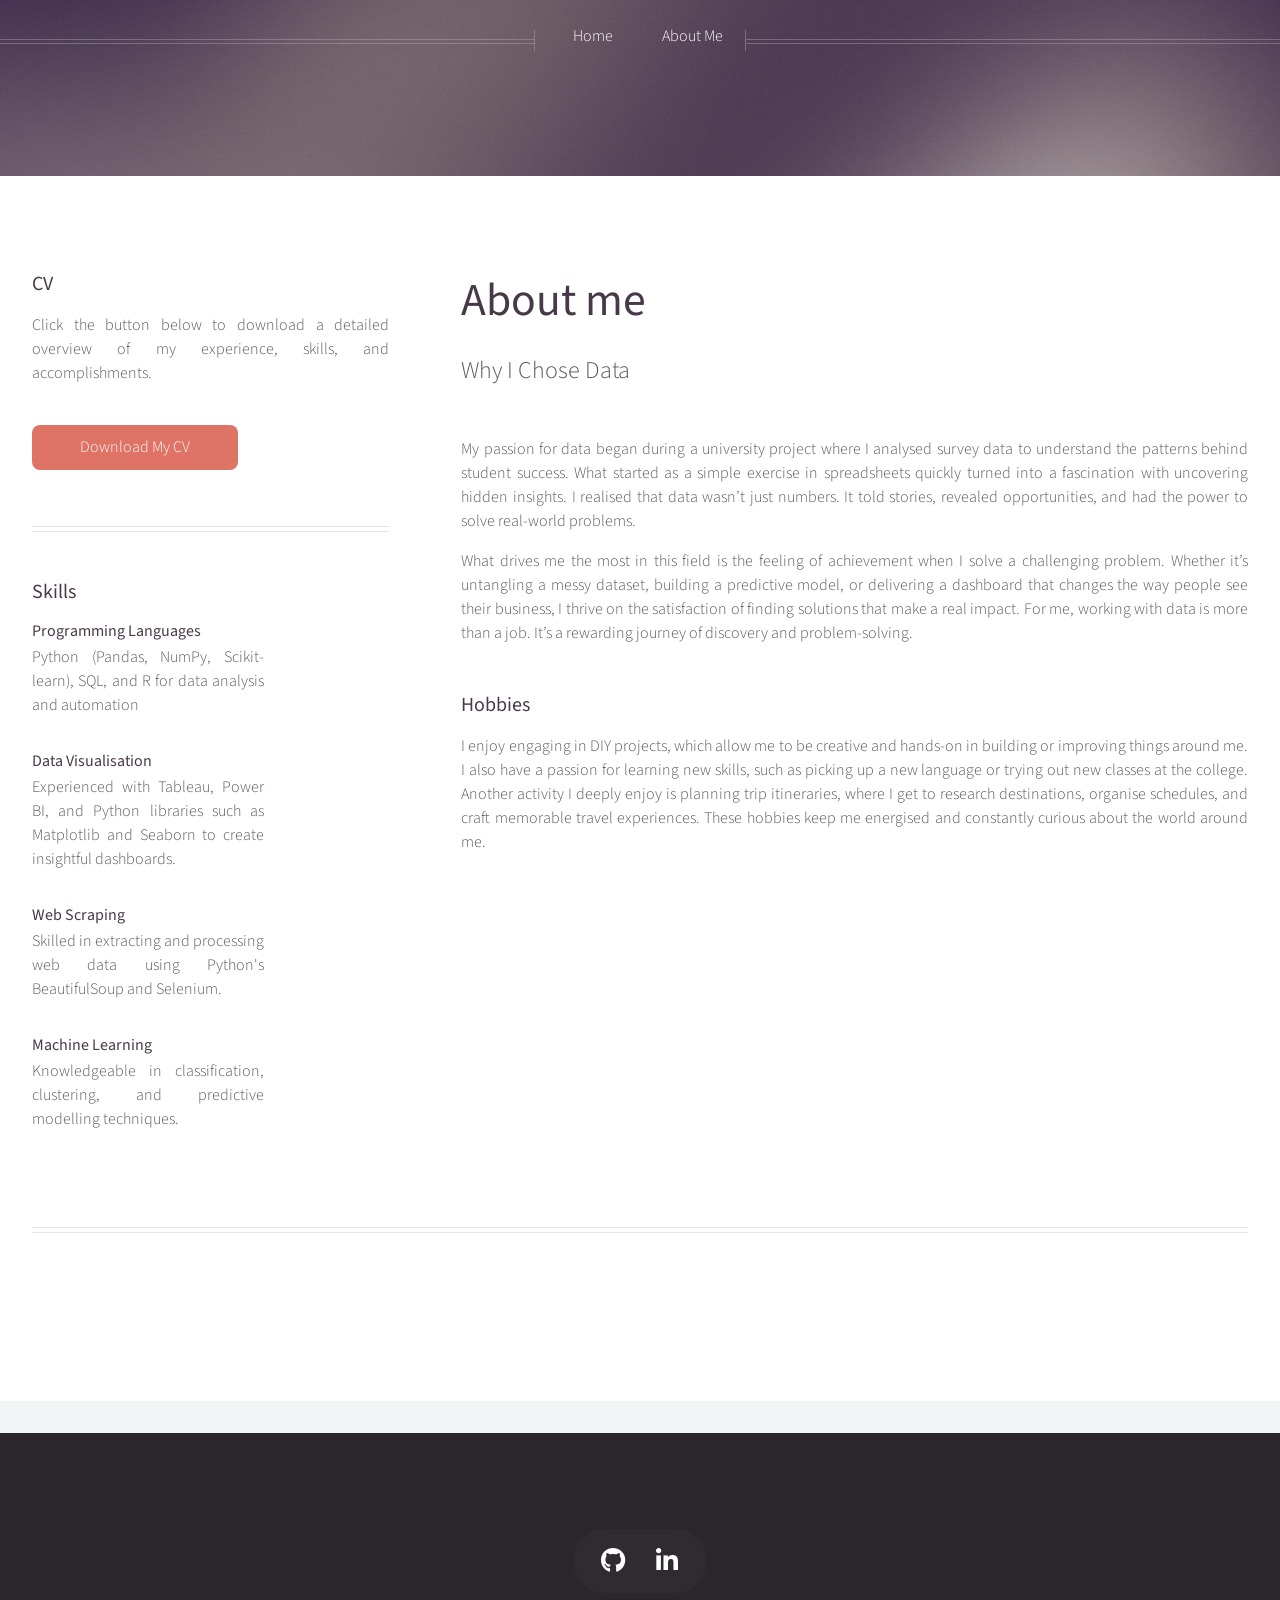
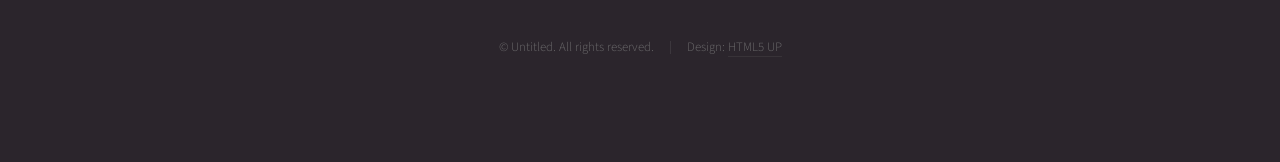
==== about_me.html @ e5cc2031 "Add files via upload" ====
<!DOCTYPE HTML>
<!--
	Helios by HTML5 UP
	html5up.net | @ajlkn
	Free for personal and commercial use under the CCA 3.0 license (html5up.net/license)
-->
<html>
	<head>
		<title>Left Sidebar - Helios by HTML5 UP</title>
		<meta charset="utf-8" />
		<meta name="viewport" content="width=device-width, initial-scale=1, user-scalable=no" />
		<link rel="stylesheet" href="assets/css/main.css" />
		<noscript><link rel="stylesheet" href="assets/css/noscript.css" /></noscript>
	</head>
	<body class="left-sidebar is-preload">
		<div id="page-wrapper">

			<!-- Header -->
				<div id="header">

					<!-- Inner -->
						<div class="inner">
						</div>

					<!-- Nav -->
					<nav id="nav">
						<ul>
							<li><a href="index.html">Home</a></li>
							<li><a href="about_me.html">About Me</a></li>

						</ul>
					</nav>

				</div>

			<!-- Main -->
				<div class="wrapper style1">

					<div class="container">
						<div class="row gtr-200">
							<div class="col-4 col-12-mobile" id="sidebar">
								<hr class="first" />
								<section>
									<header>
										<h3>CV</h3>
									</header>
									<p>
										Click the button below to download a detailed overview of my experience, skills, and accomplishments.
									
									</p>
									<footer>
										<a href="CV2025.pdf" class="button" target="_blank">Download My CV</a>
									</footer>
								</section>
								<hr />
								<section>
									<header>
										<h3>Skills</h3>
									</header>
								
									<div class="row gtr-50">
										<div class="col-8">
											<h4>Programming Languages</h4>
											<p>
												Python (Pandas, NumPy, Scikit-learn), SQL, and R for data analysis and automation
											</p>
										</div>
										<div class="col-8">
											<h4>Data Visualisation</h4>
											<p>
												Experienced with Tableau, Power BI, and Python libraries such as Matplotlib and Seaborn to create insightful dashboards.</p>
										</div>
										<div class="col-8">
											<h4>Web Scraping</h4>
											<p>Skilled in extracting and processing web data using Python's BeautifulSoup and Selenium.</p>
										</div>
										<div class="col-8">
											<h4>Machine Learning</h4>
											<p>Knowledgeable in classification, clustering, and predictive modelling techniques.</p>
										</div>
										
									</div>
									
								</section>
							</div>
							<div class="col-8 col-12-mobile imp-mobile" id="content">
								<article id="main">
									<header>
										<h2><a href="#">About me</a></h2>
										<p>
											Why I Chose Data 
										</p>
									</header>
									
									<p>
										My passion for data began during a university project where I analysed survey data to understand the patterns behind student success. What started as a simple exercise in spreadsheets quickly turned into a fascination with uncovering hidden insights. I realised that data wasn’t just numbers. It told stories, revealed opportunities, and had the power to solve real-world problems.</p>
									<p>
										What drives me the most in this field is the feeling of achievement when I solve a challenging problem. Whether it’s untangling a messy dataset, building a predictive model, or delivering a dashboard that changes the way people see their business, I thrive on the satisfaction of finding solutions that make a real impact. For me, working with data is more than a job. It’s a rewarding journey of discovery and problem-solving.</p>
									<section>
										<header>
											<h3>Hobbies</h3>
										</header>
										<p>
											I enjoy engaging in DIY projects, which allow me to be creative and hands-on in building or improving things around me. I also have a passion for learning new skills, such as picking up a new language or trying out new classes at the college. Another activity I deeply enjoy is planning trip itineraries, where I get to research destinations, organise schedules, and craft memorable travel experiences. These hobbies keep me energised and constantly curious about the world around me.
										</p>
									</section>
									
								</article>
							</div>
						</div>
						<hr />
						
					</div>

				</div>

				<!-- Footer -->
				<div id="footer">
					<div class="container">
						
						<div class="row">
							<div class="col-12">

								<!-- Contact -->
									<section class="contact">
										<ul class="icons">
											<li><a href="https://github.com/Choyee-Wolff" class="icon brands fa-github"><span class="label">Github</span></a></li>
											<li><a href="https://www.linkedin.com/in/ch00yee/" class="icon brands fa-linkedin-in"><span class="label">Linkedin</span></a></li>
										</ul>
									</section>

								<!-- Copyright -->
									<div class="copyright">
										<ul class="menu">
											<li>&copy; Untitled. All rights reserved.</li><li>Design: <a href="http://html5up.net">HTML5 UP</a></li>
										</ul>
									</div>

							</div>

						</div>
					</div>

		</div>

		<!-- Scripts -->
			<script src="assets/js/jquery.min.js"></script>
			<script src="assets/js/jquery.dropotron.min.js"></script>
			<script src="assets/js/jquery.scrolly.min.js"></script>
			<script src="assets/js/jquery.scrollex.min.js"></script>
			<script src="assets/js/browser.min.js"></script>
			<script src="assets/js/breakpoints.min.js"></script>
			<script src="assets/js/util.js"></script>
			<script src="assets/js/main.js"></script>

	</body>
</html>
---- assets/css/main.css ----
@import url("https://fonts.googleapis.com/css?family=Source+Sans+Pro:300,300italic,400,400italic,600");
@import url("fontawesome-all.min.css");

/*
	Helios by HTML5 UP
	html5up.net | @ajlkn
	Free for personal and commercial use under the CCA 3.0 license (html5up.net/license)
*/

html, body, div, span, applet, object,
iframe, h1, h2, h3, h4, h5, h6, p, blockquote,
pre, a, abbr, acronym, address, big, cite,
code, del, dfn, em, img, ins, kbd, q, s, samp,
small, strike, strong, sub, sup, tt, var, b,
u, i, center, dl, dt, dd, ol, ul, li, fieldset,
form, label, legend, table, caption, tbody,
tfoot, thead, tr, th, td, article, aside,
canvas, details, embed, figure, figcaption,
footer, header, hgroup, menu, nav, output, ruby,
section, summary, time, mark, audio, video {
	margin: 0;
	padding: 0;
	border: 0;
	font-size: 100%;
	font: inherit;
	vertical-align: baseline;}

article, aside, details, figcaption, figure,
footer, header, hgroup, menu, nav, section {
	display: block;}

body {
	line-height: 1;
}

ol, ul {
	list-style: none;
}

blockquote, q {
	quotes: none;
}

	blockquote:before, blockquote:after, q:before, q:after {
		content: '';
		content: none;
	}

table {
	border-collapse: collapse;
	border-spacing: 0;
}

body {
	-webkit-text-size-adjust: none;
}

mark {
	background-color: transparent;
	color: inherit;
}

input::-moz-focus-inner {
	border: 0;
	padding: 0;
}

input, select, textarea {
	-moz-appearance: none;
	-webkit-appearance: none;
	-ms-appearance: none;
	appearance: none;
}

/* Basic */

	html {
		box-sizing: border-box;
	}

	*, *:before, *:after {
		box-sizing: inherit;
	}

	body {
		background: #f0f4f4;
		color: #5b5b5b;
		font-size: 15pt;
		line-height: 1.85em;
		font-family: 'Source Sans Pro', sans-serif;
		font-weight: 300;
	}

		body.is-preload *, body.is-preload *:before, body.is-preload *:after {
			-moz-animation: none !important;
			-webkit-animation: none !important;
			-ms-animation: none !important;
			animation: none !important;
			-moz-transition: none !important;
			-webkit-transition: none !important;
			-ms-transition: none !important;
			transition: none !important;
		}

	input, textarea, select {
		font-size: 15pt;
		line-height: 1.85em;
		font-family: 'Source Sans Pro', sans-serif;
		font-weight: 300;
	}

	h1, h2, h3, h4, h5, h6 {
		font-weight: 400;
		color: #483949;
		line-height: 1.25em;
	}

	h1 a, h2 a, h3 a, h4 a, h5 a, h6 a {
		color: inherit;
		text-decoration: none;
		border-bottom-color: transparent;
	}

	h1 strong, h2 strong, h3 strong, h4 strong, h5 strong, h6 strong {
		font-weight: 600;
	}

	h2 {
		font-size: 2.85em;
	}

	h3 {
		font-size: 1.25em;
	}

	h4 {
		font-size: 1em;
		margin: 0 0 0.25em 0;
	}

	strong, b {
		font-weight: 400;
		color: #483949;
	}

	em, i {
		font-style: italic;
	}

	a {
		color: inherit;
		border-bottom: solid 1px rgba(128, 128, 128, 0.15);
		text-decoration: none;
		-moz-transition: background-color 0.35s ease-in-out, color 0.35s ease-in-out, border-bottom-color 0.35s ease-in-out;
		-webkit-transition: background-color 0.35s ease-in-out, color 0.35s ease-in-out, border-bottom-color 0.35s ease-in-out;
		-ms-transition: background-color 0.35s ease-in-out, color 0.35s ease-in-out, border-bottom-color 0.35s ease-in-out;
		transition: background-color 0.35s ease-in-out, color 0.35s ease-in-out, border-bottom-color 0.35s ease-in-out;
	}

		a:hover {
			color: #ef8376;
			border-bottom-color: transparent;
		}

	sub {
		position: relative;
		top: 0.5em;
		font-size: 0.8em;
	}

	sup {
		position: relative;
		top: -0.5em;
		font-size: 0.8em;
	}

	blockquote {
		border-left: solid 0.5em #ddd;
		padding: 1em 0 1em 2em;
		font-style: italic;
	}

	p, ul, ol, dl, table {
		margin-bottom: 1em;
	}

	p {
		text-align: justify;
	}

	br.clear {
		clear: both;
	}

	hr {
		position: relative;
		display: block;
		border: 0;
		top: 4.5em;
		margin-bottom: 9em;
		height: 6px;
		border-top: solid 1px rgba(128, 128, 128, 0.2);
		border-bottom: solid 1px rgba(128, 128, 128, 0.2);
	}

		hr:before, hr:after {
			content: '';
			position: absolute;
			top: -8px;
			display: block;
			width: 1px;
			height: 21px;
			background: rgba(128, 128, 128, 0.2);
		}

		hr:before {
			left: -1px;
		}

		hr:after {
			right: -1px;
		}

	.timestamp {
		color: rgba(128, 128, 128, 0.75);
		font-size: 0.8em;
	}

/* Container */

	.container {
		margin: 0 auto;
		max-width: 100%;
		width: 1400px;
	}

		@media screen and (max-width: 1680px) {

			.container {
				width: 1200px;
			}

		}

		@media screen and (max-width: 1280px) {

			.container {
				width: 100%;
			}

		}

		@media screen and (max-width: 960px) {

			.container {
				width: 100%;
			}

		}

		@media screen and (max-width: 840px) {

			.container {
				width: 100%;
			}

		}

		@media screen and (max-width: 736px) {

			.container {
				width: 100%;
			}

		}

/* Row */

	.row {
		display: flex;
		flex-wrap: wrap;
		box-sizing: border-box;
		align-items: stretch;
	}

		.row > * {
			box-sizing: border-box;
		}

		.row.gtr-uniform > * > :last-child {
			margin-bottom: 0;
		}

		.row.aln-left {
			justify-content: flex-start;
		}

		.row.aln-center {
			justify-content: center;
		}

		.row.aln-right {
			justify-content: flex-end;
		}

		.row.aln-top {
			align-items: flex-start;
		}

		.row.aln-middle {
			align-items: center;
		}

		.row.aln-bottom {
			align-items: flex-end;
		}

		.row > .imp {
			order: -1;
		}

		.row > .col-1 {
			width: 8.33333%;
		}

		.row > .off-1 {
			margin-left: 8.33333%;
		}

		.row > .col-2 {
			width: 16.66667%;
		}

		.row > .off-2 {
			margin-left: 16.66667%;
		}

		.row > .col-3 {
			width: 25%;
		}

		.row > .off-3 {
			margin-left: 25%;
		}

		.row > .col-4 {
			width: 33.33333%;
		}

		.row > .off-4 {
			margin-left: 33.33333%;
		}

		.row > .col-5 {
			width: 41.66667%;
		}

		.row > .off-5 {
			margin-left: 41.66667%;
		}

		.row > .col-6 {
			width: 50%;
		}

		.row > .off-6 {
			margin-left: 50%;
		}

		.row > .col-7 {
			width: 58.33333%;
		}

		.row > .off-7 {
			margin-left: 58.33333%;
		}

		.row > .col-8 {
			width: 66.66667%;
		}

		.row > .off-8 {
			margin-left: 66.66667%;
		}

		.row > .col-9 {
			width: 75%;
		}

		.row > .off-9 {
			margin-left: 75%;
		}

		.row > .col-10 {
			width: 83.33333%;
		}

		.row > .off-10 {
			margin-left: 83.33333%;
		}

		.row > .col-11 {
			width: 91.66667%;
		}

		.row > .off-11 {
			margin-left: 91.66667%;
		}

		.row > .col-12 {
			width: 100%;
		}

		.row > .off-12 {
			margin-left: 100%;
		}

		.row.gtr-0 {
			margin-top: 0px;
			margin-left: 0px;
		}

			.row.gtr-0 > * {
				padding: 0px 0 0 0px;
			}

			.row.gtr-0.gtr-uniform {
				margin-top: 0px;
			}

				.row.gtr-0.gtr-uniform > * {
					padding-top: 0px;
				}

		.row.gtr-25 {
			margin-top: -10px;
			margin-left: -10px;
		}

			.row.gtr-25 > * {
				padding: 10px 0 0 10px;
			}

			.row.gtr-25.gtr-uniform {
				margin-top: -10px;
			}

				.row.gtr-25.gtr-uniform > * {
					padding-top: 10px;
				}

		.row.gtr-50 {
			margin-top: -20px;
			margin-left: -20px;
		}

			.row.gtr-50 > * {
				padding: 20px 0 0 20px;
			}

			.row.gtr-50.gtr-uniform {
				margin-top: -20px;
			}

				.row.gtr-50.gtr-uniform > * {
					padding-top: 20px;
				}

		.row {
			margin-top: -40px;
			margin-left: -40px;
		}

			.row > * {
				padding: 40px 0 0 40px;
			}

			.row.gtr-uniform {
				margin-top: -40px;
			}

				.row.gtr-uniform > * {
					padding-top: 40px;
				}

		.row.gtr-150 {
			margin-top: -60px;
			margin-left: -60px;
		}

			.row.gtr-150 > * {
				padding: 60px 0 0 60px;
			}

			.row.gtr-150.gtr-uniform {
				margin-top: -60px;
			}

				.row.gtr-150.gtr-uniform > * {
					padding-top: 60px;
				}

		.row.gtr-200 {
			margin-top: -80px;
			margin-left: -80px;
		}

			.row.gtr-200 > * {
				padding: 80px 0 0 80px;
			}

			.row.gtr-200.gtr-uniform {
				margin-top: -80px;
			}

				.row.gtr-200.gtr-uniform > * {
					padding-top: 80px;
				}

		@media screen and (max-width: 1680px) {

			.row {
				display: flex;
				flex-wrap: wrap;
				box-sizing: border-box;
				align-items: stretch;
			}

				.row > * {
					box-sizing: border-box;
				}

				.row.gtr-uniform > * > :last-child {
					margin-bottom: 0;
				}

				.row.aln-left {
					justify-content: flex-start;
				}

				.row.aln-center {
					justify-content: center;
				}

				.row.aln-right {
					justify-content: flex-end;
				}

				.row.aln-top {
					align-items: flex-start;
				}

				.row.aln-middle {
					align-items: center;
				}

				.row.aln-bottom {
					align-items: flex-end;
				}

				.row > .imp-wide {
					order: -1;
				}

				.row > .col-1-wide {
					width: 8.33333%;
				}

				.row > .off-1-wide {
					margin-left: 8.33333%;
				}

				.row > .col-2-wide {
					width: 16.66667%;
				}

				.row > .off-2-wide {
					margin-left: 16.66667%;
				}

				.row > .col-3-wide {
					width: 25%;
				}

				.row > .off-3-wide {
					margin-left: 25%;
				}

				.row > .col-4-wide {
					width: 33.33333%;
				}

				.row > .off-4-wide {
					margin-left: 33.33333%;
				}

				.row > .col-5-wide {
					width: 41.66667%;
				}

				.row > .off-5-wide {
					margin-left: 41.66667%;
				}

				.row > .col-6-wide {
					width: 50%;
				}

				.row > .off-6-wide {
					margin-left: 50%;
				}

				.row > .col-7-wide {
					width: 58.33333%;
				}

				.row > .off-7-wide {
					margin-left: 58.33333%;
				}

				.row > .col-8-wide {
					width: 66.66667%;
				}

				.row > .off-8-wide {
					margin-left: 66.66667%;
				}

				.row > .col-9-wide {
					width: 75%;
				}

				.row > .off-9-wide {
					margin-left: 75%;
				}

				.row > .col-10-wide {
					width: 83.33333%;
				}

				.row > .off-10-wide {
					margin-left: 83.33333%;
				}

				.row > .col-11-wide {
					width: 91.66667%;
				}

				.row > .off-11-wide {
					margin-left: 91.66667%;
				}

				.row > .col-12-wide {
					width: 100%;
				}

				.row > .off-12-wide {
					margin-left: 100%;
				}

				.row.gtr-0 {
					margin-top: 0px;
					margin-left: 0px;
				}

					.row.gtr-0 > * {
						padding: 0px 0 0 0px;
					}

					.row.gtr-0.gtr-uniform {
						margin-top: 0px;
					}

						.row.gtr-0.gtr-uniform > * {
							padding-top: 0px;
						}

				.row.gtr-25 {
					margin-top: -10px;
					margin-left: -10px;
				}

					.row.gtr-25 > * {
						padding: 10px 0 0 10px;
					}

					.row.gtr-25.gtr-uniform {
						margin-top: -10px;
					}

						.row.gtr-25.gtr-uniform > * {
							padding-top: 10px;
						}

				.row.gtr-50 {
					margin-top: -20px;
					margin-left: -20px;
				}

					.row.gtr-50 > * {
						padding: 20px 0 0 20px;
					}

					.row.gtr-50.gtr-uniform {
						margin-top: -20px;
					}

						.row.gtr-50.gtr-uniform > * {
							padding-top: 20px;
						}

				.row {
					margin-top: -40px;
					margin-left: -40px;
				}

					.row > * {
						padding: 40px 0 0 40px;
					}

					.row.gtr-uniform {
						margin-top: -40px;
					}

						.row.gtr-uniform > * {
							padding-top: 40px;
						}

				.row.gtr-150 {
					margin-top: -60px;
					margin-left: -60px;
				}

					.row.gtr-150 > * {
						padding: 60px 0 0 60px;
					}

					.row.gtr-150.gtr-uniform {
						margin-top: -60px;
					}

						.row.gtr-150.gtr-uniform > * {
							padding-top: 60px;
						}

				.row.gtr-200 {
					margin-top: -80px;
					margin-left: -80px;
				}

					.row.gtr-200 > * {
						padding: 80px 0 0 80px;
					}

					.row.gtr-200.gtr-uniform {
						margin-top: -80px;
					}

						.row.gtr-200.gtr-uniform > * {
							padding-top: 80px;
						}

		}

		@media screen and (max-width: 1280px) {

			.row {
				display: flex;
				flex-wrap: wrap;
				box-sizing: border-box;
				align-items: stretch;
			}

				.row > * {
					box-sizing: border-box;
				}

				.row.gtr-uniform > * > :last-child {
					margin-bottom: 0;
				}

				.row.aln-left {
					justify-content: flex-start;
				}

				.row.aln-center {
					justify-content: center;
				}

				.row.aln-right {
					justify-content: flex-end;
				}

				.row.aln-top {
					align-items: flex-start;
				}

				.row.aln-middle {
					align-items: center;
				}

				.row.aln-bottom {
					align-items: flex-end;
				}

				.row > .imp-normal {
					order: -1;
				}

				.row > .col-1-normal {
					width: 8.33333%;
				}

				.row > .off-1-normal {
					margin-left: 8.33333%;
				}

				.row > .col-2-normal {
					width: 16.66667%;
				}

				.row > .off-2-normal {
					margin-left: 16.66667%;
				}

				.row > .col-3-normal {
					width: 25%;
				}

				.row > .off-3-normal {
					margin-left: 25%;
				}

				.row > .col-4-normal {
					width: 33.33333%;
				}

				.row > .off-4-normal {
					margin-left: 33.33333%;
				}

				.row > .col-5-normal {
					width: 41.66667%;
				}

				.row > .off-5-normal {
					margin-left: 41.66667%;
				}

				.row > .col-6-normal {
					width: 50%;
				}

				.row > .off-6-normal {
					margin-left: 50%;
				}

				.row > .col-7-normal {
					width: 58.33333%;
				}

				.row > .off-7-normal {
					margin-left: 58.33333%;
				}

				.row > .col-8-normal {
					width: 66.66667%;
				}

				.row > .off-8-normal {
					margin-left: 66.66667%;
				}

				.row > .col-9-normal {
					width: 75%;
				}

				.row > .off-9-normal {
					margin-left: 75%;
				}

				.row > .col-10-normal {
					width: 83.33333%;
				}

				.row > .off-10-normal {
					margin-left: 83.33333%;
				}

				.row > .col-11-normal {
					width: 91.66667%;
				}

				.row > .off-11-normal {
					margin-left: 91.66667%;
				}

				.row > .col-12-normal {
					width: 100%;
				}

				.row > .off-12-normal {
					margin-left: 100%;
				}

				.row.gtr-0 {
					margin-top: 0px;
					margin-left: 0px;
				}

					.row.gtr-0 > * {
						padding: 0px 0 0 0px;
					}

					.row.gtr-0.gtr-uniform {
						margin-top: 0px;
					}

						.row.gtr-0.gtr-uniform > * {
							padding-top: 0px;
						}

				.row.gtr-25 {
					margin-top: -9px;
					margin-left: -9px;
				}

					.row.gtr-25 > * {
						padding: 9px 0 0 9px;
					}

					.row.gtr-25.gtr-uniform {
						margin-top: -9px;
					}

						.row.gtr-25.gtr-uniform > * {
							padding-top: 9px;
						}

				.row.gtr-50 {
					margin-top: -18px;
					margin-left: -18px;
				}

					.row.gtr-50 > * {
						padding: 18px 0 0 18px;
					}

					.row.gtr-50.gtr-uniform {
						margin-top: -18px;
					}

						.row.gtr-50.gtr-uniform > * {
							padding-top: 18px;
						}

				.row {
					margin-top: -36px;
					margin-left: -36px;
				}

					.row > * {
						padding: 36px 0 0 36px;
					}

					.row.gtr-uniform {
						margin-top: -36px;
					}

						.row.gtr-uniform > * {
							padding-top: 36px;
						}

				.row.gtr-150 {
					margin-top: -54px;
					margin-left: -54px;
				}

					.row.gtr-150 > * {
						padding: 54px 0 0 54px;
					}

					.row.gtr-150.gtr-uniform {
						margin-top: -54px;
					}

						.row.gtr-150.gtr-uniform > * {
							padding-top: 54px;
						}

				.row.gtr-200 {
					margin-top: -72px;
					margin-left: -72px;
				}

					.row.gtr-200 > * {
						padding: 72px 0 0 72px;
					}

					.row.gtr-200.gtr-uniform {
						margin-top: -72px;
					}

						.row.gtr-200.gtr-uniform > * {
							padding-top: 72px;
						}

		}

		@media screen and (max-width: 960px) {

			.row {
				display: flex;
				flex-wrap: wrap;
				box-sizing: border-box;
				align-items: stretch;
			}

				.row > * {
					box-sizing: border-box;
				}

				.row.gtr-uniform > * > :last-child {
					margin-bottom: 0;
				}

				.row.aln-left {
					justify-content: flex-start;
				}

				.row.aln-center {
					justify-content: center;
				}

				.row.aln-right {
					justify-content: flex-end;
				}

				.row.aln-top {
					align-items: flex-start;
				}

				.row.aln-middle {
					align-items: center;
				}

				.row.aln-bottom {
					align-items: flex-end;
				}

				.row > .imp-narrow {
					order: -1;
				}

				.row > .col-1-narrow {
					width: 8.33333%;
				}

				.row > .off-1-narrow {
					margin-left: 8.33333%;
				}

				.row > .col-2-narrow {
					width: 16.66667%;
				}

				.row > .off-2-narrow {
					margin-left: 16.66667%;
				}

				.row > .col-3-narrow {
					width: 25%;
				}

				.row > .off-3-narrow {
					margin-left: 25%;
				}

				.row > .col-4-narrow {
					width: 33.33333%;
				}

				.row > .off-4-narrow {
					margin-left: 33.33333%;
				}

				.row > .col-5-narrow {
					width: 41.66667%;
				}

				.row > .off-5-narrow {
					margin-left: 41.66667%;
				}

				.row > .col-6-narrow {
					width: 50%;
				}

				.row > .off-6-narrow {
					margin-left: 50%;
				}

				.row > .col-7-narrow {
					width: 58.33333%;
				}

				.row > .off-7-narrow {
					margin-left: 58.33333%;
				}

				.row > .col-8-narrow {
					width: 66.66667%;
				}

				.row > .off-8-narrow {
					margin-left: 66.66667%;
				}

				.row > .col-9-narrow {
					width: 75%;
				}

				.row > .off-9-narrow {
					margin-left: 75%;
				}

				.row > .col-10-narrow {
					width: 83.33333%;
				}

				.row > .off-10-narrow {
					margin-left: 83.33333%;
				}

				.row > .col-11-narrow {
					width: 91.66667%;
				}

				.row > .off-11-narrow {
					margin-left: 91.66667%;
				}

				.row > .col-12-narrow {
					width: 100%;
				}

				.row > .off-12-narrow {
					margin-left: 100%;
				}

				.row.gtr-0 {
					margin-top: 0px;
					margin-left: 0px;
				}

					.row.gtr-0 > * {
						padding: 0px 0 0 0px;
					}

					.row.gtr-0.gtr-uniform {
						margin-top: 0px;
					}

						.row.gtr-0.gtr-uniform > * {
							padding-top: 0px;
						}

				.row.gtr-25 {
					margin-top: -8px;
					margin-left: -8px;
				}

					.row.gtr-25 > * {
						padding: 8px 0 0 8px;
					}

					.row.gtr-25.gtr-uniform {
						margin-top: -8px;
					}

						.row.gtr-25.gtr-uniform > * {
							padding-top: 8px;
						}

				.row.gtr-50 {
					margin-top: -16px;
					margin-left: -16px;
				}

					.row.gtr-50 > * {
						padding: 16px 0 0 16px;
					}

					.row.gtr-50.gtr-uniform {
						margin-top: -16px;
					}

						.row.gtr-50.gtr-uniform > * {
							padding-top: 16px;
						}

				.row {
					margin-top: -32px;
					margin-left: -32px;
				}

					.row > * {
						padding: 32px 0 0 32px;
					}

					.row.gtr-uniform {
						margin-top: -32px;
					}

						.row.gtr-uniform > * {
							padding-top: 32px;
						}

				.row.gtr-150 {
					margin-top: -48px;
					margin-left: -48px;
				}

					.row.gtr-150 > * {
						padding: 48px 0 0 48px;
					}

					.row.gtr-150.gtr-uniform {
						margin-top: -48px;
					}

						.row.gtr-150.gtr-uniform > * {
							padding-top: 48px;
						}

				.row.gtr-200 {
					margin-top: -64px;
					margin-left: -64px;
				}

					.row.gtr-200 > * {
						padding: 64px 0 0 64px;
					}

					.row.gtr-200.gtr-uniform {
						margin-top: -64px;
					}

						.row.gtr-200.gtr-uniform > * {
							padding-top: 64px;
						}

		}

		@media screen and (max-width: 840px) {

			.row {
				display: flex;
				flex-wrap: wrap;
				box-sizing: border-box;
				align-items: stretch;
			}

				.row > * {
					box-sizing: border-box;
				}

				.row.gtr-uniform > * > :last-child {
					margin-bottom: 0;
				}

				.row.aln-left {
					justify-content: flex-start;
				}

				.row.aln-center {
					justify-content: center;
				}

				.row.aln-right {
					justify-content: flex-end;
				}

				.row.aln-top {
					align-items: flex-start;
				}

				.row.aln-middle {
					align-items: center;
				}

				.row.aln-bottom {
					align-items: flex-end;
				}

				.row > .imp-narrower {
					order: -1;
				}

				.row > .col-1-narrower {
					width: 8.33333%;
				}

				.row > .off-1-narrower {
					margin-left: 8.33333%;
				}

				.row > .col-2-narrower {
					width: 16.66667%;
				}

				.row > .off-2-narrower {
					margin-left: 16.66667%;
				}

				.row > .col-3-narrower {
					width: 25%;
				}

				.row > .off-3-narrower {
					margin-left: 25%;
				}

				.row > .col-4-narrower {
					width: 33.33333%;
				}

				.row > .off-4-narrower {
					margin-left: 33.33333%;
				}

				.row > .col-5-narrower {
					width: 41.66667%;
				}

				.row > .off-5-narrower {
					margin-left: 41.66667%;
				}

				.row > .col-6-narrower {
					width: 50%;
				}

				.row > .off-6-narrower {
					margin-left: 50%;
				}

				.row > .col-7-narrower {
					width: 58.33333%;
				}

				.row > .off-7-narrower {
					margin-left: 58.33333%;
				}

				.row > .col-8-narrower {
					width: 66.66667%;
				}

				.row > .off-8-narrower {
					margin-left: 66.66667%;
				}

				.row > .col-9-narrower {
					width: 75%;
				}

				.row > .off-9-narrower {
					margin-left: 75%;
				}

				.row > .col-10-narrower {
					width: 83.33333%;
				}

				.row > .off-10-narrower {
					margin-left: 83.33333%;
				}

				.row > .col-11-narrower {
					width: 91.66667%;
				}

				.row > .off-11-narrower {
					margin-left: 91.66667%;
				}

				.row > .col-12-narrower {
					width: 100%;
				}

				.row > .off-12-narrower {
					margin-left: 100%;
				}

				.row.gtr-0 {
					margin-top: 0px;
					margin-left: 0px;
				}

					.row.gtr-0 > * {
						padding: 0px 0 0 0px;
					}

					.row.gtr-0.gtr-uniform {
						margin-top: 0px;
					}

						.row.gtr-0.gtr-uniform > * {
							padding-top: 0px;
						}

				.row.gtr-25 {
					margin-top: -8px;
					margin-left: -8px;
				}

					.row.gtr-25 > * {
						padding: 8px 0 0 8px;
					}

					.row.gtr-25.gtr-uniform {
						margin-top: -8px;
					}

						.row.gtr-25.gtr-uniform > * {
							padding-top: 8px;
						}

				.row.gtr-50 {
					margin-top: -16px;
					margin-left: -16px;
				}

					.row.gtr-50 > * {
						padding: 16px 0 0 16px;
					}

					.row.gtr-50.gtr-uniform {
						margin-top: -16px;
					}

						.row.gtr-50.gtr-uniform > * {
							padding-top: 16px;
						}

				.row {
					margin-top: -32px;
					margin-left: -32px;
				}

					.row > * {
						padding: 32px 0 0 32px;
					}

					.row.gtr-uniform {
						margin-top: -32px;
					}

						.row.gtr-uniform > * {
							padding-top: 32px;
						}

				.row.gtr-150 {
					margin-top: -48px;
					margin-left: -48px;
				}

					.row.gtr-150 > * {
						padding: 48px 0 0 48px;
					}

					.row.gtr-150.gtr-uniform {
						margin-top: -48px;
					}

						.row.gtr-150.gtr-uniform > * {
							padding-top: 48px;
						}

				.row.gtr-200 {
					margin-top: -64px;
					margin-left: -64px;
				}

					.row.gtr-200 > * {
						padding: 64px 0 0 64px;
					}

					.row.gtr-200.gtr-uniform {
						margin-top: -64px;
					}

						.row.gtr-200.gtr-uniform > * {
							padding-top: 64px;
						}

		}

		@media screen and (max-width: 736px) {

			.row {
				display: flex;
				flex-wrap: wrap;
				box-sizing: border-box;
				align-items: stretch;
			}

				.row > * {
					box-sizing: border-box;
				}

				.row.gtr-uniform > * > :last-child {
					margin-bottom: 0;
				}

				.row.aln-left {
					justify-content: flex-start;
				}

				.row.aln-center {
					justify-content: center;
				}

				.row.aln-right {
					justify-content: flex-end;
				}

				.row.aln-top {
					align-items: flex-start;
				}

				.row.aln-middle {
					align-items: center;
				}

				.row.aln-bottom {
					align-items: flex-end;
				}

				.row > .imp-mobile {
					order: -1;
				}

				.row > .col-1-mobile {
					width: 8.33333%;
				}

				.row > .off-1-mobile {
					margin-left: 8.33333%;
				}

				.row > .col-2-mobile {
					width: 16.66667%;
				}

				.row > .off-2-mobile {
					margin-left: 16.66667%;
				}

				.row > .col-3-mobile {
					width: 25%;
				}

				.row > .off-3-mobile {
					margin-left: 25%;
				}

				.row > .col-4-mobile {
					width: 33.33333%;
				}

				.row > .off-4-mobile {
					margin-left: 33.33333%;
				}

				.row > .col-5-mobile {
					width: 41.66667%;
				}

				.row > .off-5-mobile {
					margin-left: 41.66667%;
				}

				.row > .col-6-mobile {
					width: 50%;
				}

				.row > .off-6-mobile {
					margin-left: 50%;
				}

				.row > .col-7-mobile {
					width: 58.33333%;
				}

				.row > .off-7-mobile {
					margin-left: 58.33333%;
				}

				.row > .col-8-mobile {
					width: 66.66667%;
				}

				.row > .off-8-mobile {
					margin-left: 66.66667%;
				}

				.row > .col-9-mobile {
					width: 75%;
				}

				.row > .off-9-mobile {
					margin-left: 75%;
				}

				.row > .col-10-mobile {
					width: 83.33333%;
				}

				.row > .off-10-mobile {
					margin-left: 83.33333%;
				}

				.row > .col-11-mobile {
					width: 91.66667%;
				}

				.row > .off-11-mobile {
					margin-left: 91.66667%;
				}

				.row > .col-12-mobile {
					width: 100%;
				}

				.row > .off-12-mobile {
					margin-left: 100%;
				}

				.row.gtr-0 {
					margin-top: 0px;
					margin-left: 0px;
				}

					.row.gtr-0 > * {
						padding: 0px 0 0 0px;
					}

					.row.gtr-0.gtr-uniform {
						margin-top: 0px;
					}

						.row.gtr-0.gtr-uniform > * {
							padding-top: 0px;
						}

				.row.gtr-25 {
					margin-top: -5px;
					margin-left: -5px;
				}

					.row.gtr-25 > * {
						padding: 5px 0 0 5px;
					}

					.row.gtr-25.gtr-uniform {
						margin-top: -5px;
					}

						.row.gtr-25.gtr-uniform > * {
							padding-top: 5px;
						}

				.row.gtr-50 {
					margin-top: -10px;
					margin-left: -10px;
				}

					.row.gtr-50 > * {
						padding: 10px 0 0 10px;
					}

					.row.gtr-50.gtr-uniform {
						margin-top: -10px;
					}

						.row.gtr-50.gtr-uniform > * {
							padding-top: 10px;
						}

				.row {
					margin-top: -20px;
					margin-left: -20px;
				}

					.row > * {
						padding: 20px 0 0 20px;
					}

					.row.gtr-uniform {
						margin-top: -20px;
					}

						.row.gtr-uniform > * {
							padding-top: 20px;
						}

				.row.gtr-150 {
					margin-top: -30px;
					margin-left: -30px;
				}

					.row.gtr-150 > * {
						padding: 30px 0 0 30px;
					}

					.row.gtr-150.gtr-uniform {
						margin-top: -30px;
					}

						.row.gtr-150.gtr-uniform > * {
							padding-top: 30px;
						}

				.row.gtr-200 {
					margin-top: -40px;
					margin-left: -40px;
				}

					.row.gtr-200 > * {
						padding: 40px 0 0 40px;
					}

					.row.gtr-200.gtr-uniform {
						margin-top: -40px;
					}

						.row.gtr-200.gtr-uniform > * {
							padding-top: 40px;
						}

		}

/* Sections/Article */

	section, article {
		margin-bottom: 3em;
	}

		section > :last-child, section:last-child, article > :last-child, article:last-child {
			margin-bottom: 0;
		}

		section.special > header, section.special > footer, article.special > header, article.special > footer {
			text-align: center;
		}

	.row > section, .row > article {
		margin-bottom: 0;
	}

	header {
		margin: 0 0 1em 0;
	}

		header > p {
			display: block;
			font-size: 1.5em;
			margin: 1em 0 2em 0;
			line-height: 1.5em;
			text-align: inherit;
		}

	footer {
		margin: 2.5em 0 0 0;
	}

/* Image */

	.image {
		position: relative;
		display: inline-block;
		border: 0;
		outline: 0;
	}

		.image img {
			display: block;
			width: 100%;
		}

		.image.fit {
			display: block;
			width: 100%;
		}

		.image.featured {
			display: block;
			width: 100%;
			margin: 0 0 4em 0;
		}

		.image.left {
			float: left;
			margin: 0 2em 2em 0;
		}

		.image.centered {
			display: block;
			margin: 0 0 2em 0;
		}

			.image.centered img {
				margin: 0 auto;
				width: auto;
			}

/* List */

	ul {
		list-style: disc;
		padding-left: 1em;
	}

		ul li {
			padding-left: 0.5em;
		}

	ol {
		list-style: decimal;
		padding-left: 1.25em;
	}

		ol li {
			padding-left: 0.25em;
		}

/* Actions */

	ul.actions {
		margin: 3em 0 0 0;
		list-style: none;
		padding-left: 0;
	}

		form ul.actions {
			margin-top: 0;
		}

		ul.actions li {
			display: inline-block;
			margin: 0 0.75em 0 0.75em;
			padding-left: 0;
		}

			ul.actions li:first-child {
				margin-left: 0;
			}

			ul.actions li:last-child {
				margin-right: 0;
			}

/* Divided */

	ul.divided {
		list-style: none;
		padding-left: 0;
	}

		ul.divided li {
			border-top: solid 1px rgba(128, 128, 128, 0.2);
			padding-top: 1.5em;
			margin-top: 1.5em;
			padding-left: 0;
		}

			ul.divided li:first-child {
				border-top: 0;
				padding-top: 0;
				margin-top: 0;
			}

/* Menu */

	ul.menu {
		height: 1em;
		line-height: 1em;
		list-style: none;
		padding-left: 0;
	}

		ul.menu li {
			display: inline-block;
			border-left: solid 1px rgba(128, 128, 128, 0.2);
			padding-left: 1.25em;
			margin-left: 1.25em;
		}

			ul.menu li:first-child {
				border-left: 0;
				padding-left: 0;
				margin-left: 0;
			}

/* Icons */

	ul.icons {
		position: relative;
		background: rgba(128, 128, 128, 0.05);
		border-radius: 4em;
		display: inline-block;
		padding: 0.35em 0.75em 0.35em 0.75em;
		font-size: 1.25em;
		cursor: default;
		list-style: none;
	}

		ul.icons li {
			display: inline-block;
			padding-left: 0;
		}

			ul.icons li a {
				display: inline-block;
				background: none;
				width: 2.5em;
				height: 2.5em;
				line-height: 2.5em;
				text-align: center;
				border-radius: 100%;
				border: 0;
				color: inherit;
			}

				ul.icons li a:hover {
					color: #ef8376;
				}

/* Form */

	form label {
		display: block;
		font-weight: 400;
		color: #483949;
		margin: 0 0 1em 0;
	}

	form input[type="text"],
	form input[type="email"],
	form input[type="password"],
	form select,
	form textarea {
		-webkit-appearance: none;
		display: block;
		border: 0;
		background: #fafafa;
		width: 100%;
		border-radius: 0.5em;
		border: solid 1px #E5E5E5;
		padding: 1em;
		-moz-transition: background-color 0.35s ease-in-out, border-color 0.35s ease-in-out;
		-webkit-transition: background-color 0.35s ease-in-out, border-color 0.35s ease-in-out;
		-ms-transition: background-color 0.35s ease-in-out, border-color 0.35s ease-in-out;
		transition: background-color 0.35s ease-in-out, border-color 0.35s ease-in-out;
	}

		form input[type="text"]:focus,
		form input[type="email"]:focus,
		form input[type="password"]:focus,
		form select:focus,
		form textarea:focus {
			background: #fff;
			border-color: #df7366;
		}

	form input[type="text"],
	form input[type="email"],
	form input[type="password"],
	form select {
		line-height: 1em;
	}

	form textarea {
		min-height: 9em;
	}

	form ::-webkit-input-placeholder {
		color: #555 !important;
	}

	form :-moz-placeholder {
		color: #555 !important;
	}

	form ::-moz-placeholder {
		color: #555 !important;
	}

	form :-ms-input-placeholder {
		color: #555 !important;
	}

	form ::-moz-focus-inner {
		border: 0;
	}

/* Table */

	table {
		width: 100%;
	}

		table.default {
			width: 100%;
		}

			table.default tbody tr {
				border-top: solid 1px #e5e5e5;
			}

				table.default tbody tr:first-child {
					border-top: 0;
				}

				table.default tbody tr:nth-child(2n+1) {
					background: #fafafa;
				}

			table.default td {
				padding: 0.5em 1em 0.5em 1em;
			}

			table.default th {
				text-align: left;
				font-weight: 400;
				padding: 0.5em 1em 0.5em 1em;
			}

			table.default thead {
				border-bottom: solid 2px #e5e5e5;
			}

			table.default tfoot {
				border-top: solid 2px #e5e5e5;
			}

/* Button */

	input[type="button"],
	input[type="submit"],
	input[type="reset"],
	button,
	.button {
		position: relative;
		display: inline-block;
		background: #df7366;
		color: #fff;
		text-align: center;
		border-radius: 0.5em;
		text-decoration: none;
		padding: 0.65em 3em 0.65em 3em;
		border: 0;
		cursor: pointer;
		outline: 0;
		font-weight: 300;
		-moz-transition: background-color 0.35s ease-in-out, color 0.35s ease-in-out, border-bottom-color 0.35s ease-in-out;
		-webkit-transition: background-color 0.35s ease-in-out, color 0.35s ease-in-out, border-bottom-color 0.35s ease-in-out;
		-ms-transition: background-color 0.35s ease-in-out, color 0.35s ease-in-out, border-bottom-color 0.35s ease-in-out;
		transition: background-color 0.35s ease-in-out, color 0.35s ease-in-out, border-bottom-color 0.35s ease-in-out;
	}

		input[type="button"]:hover,
		input[type="submit"]:hover,
		input[type="reset"]:hover,
		button:hover,
		.button:hover {
			color: #fff;
			background: #ef8376;
		}

		input[type="button"].alt,
		input[type="submit"].alt,
		input[type="reset"].alt,
		button.alt,
		.button.alt {
			background: #2B252C;
		}

			input[type="button"].alt:hover,
			input[type="submit"].alt:hover,
			input[type="reset"].alt:hover,
			button.alt:hover,
			.button.alt:hover {
				background: #3B353C;
			}

/* Post */

	.post.stub {
		text-align: center;
	}

		.post.stub header {
			margin: 0;
		}

/* Icons */

	.icon {
		text-decoration: none;
		text-decoration: none;
	}

		.icon:before {
			-moz-osx-font-smoothing: grayscale;
			-webkit-font-smoothing: antialiased;
			display: inline-block;
			font-style: normal;
			font-variant: normal;
			text-rendering: auto;
			line-height: 1;
			text-transform: none !important;
			font-family: 'Font Awesome 5 Free';
			font-weight: 400;
		}

		.icon:before {
			line-height: inherit;
			font-size: 1.25em;
		}

		.icon > .label {
			display: none;
		}

		.icon.solid:before {
			font-weight: 900;
		}

		.icon.brands:before {
			font-family: 'Font Awesome 5 Brands';
		}

		.icon.circled {
			position: relative;
			display: inline-block;
			background: #2b252c;
			color: #fff;
			border-radius: 100%;
			width: 3em;
			height: 3em;
			line-height: 3em;
			text-align: center;
			font-size: 1.25em;
		}

			header .icon.circled {
				margin: 0 0 2em 0;
			}

/* Wrapper */

	.wrapper {
		background: #fff;
		margin: 0 0 2em 0;
		padding: 6em 0 6em 0;
	}

		.wrapper.style2 {
			padding-top: 0;
		}

/* Header */

	#header {
		position: relative;
		background-image: url("../../images/header.jpg");
		background-size: cover;
		background-position: center center;
		background-attachment: fixed;
		color: #fff;
		text-align: center;
		padding: 7.5em 0 2em 0;
		cursor: default;
	}

		#header:before {
			content: '';
			display: inline-block;
			vertical-align: middle;
			height: 100%;
		}

		#header .inner {
			position: relative;
			z-index: 1;
			margin: 0;
			display: inline-block;
			vertical-align: middle;
		}

		#header header {
			display: inline-block;
		}

			#header header > p {
				font-size: 1.25em;
				margin: 0;
			}

		#header h1 {
			color: #fff;
			font-size: 3em;
			line-height: 1em;
		}

			#header h1 a {
				color: inherit;
			}

		#header .button {
			display: inline-block;
			border-radius: 100%;
			width: 4.5em;
			height: 4.5em;
			line-height: 4.5em;
			text-align: center;
			font-size: 1.25em;
			padding: 0;
		}

		#header hr {
			top: 1.5em;
			margin-bottom: 3em;
			border-bottom-color: rgba(192, 192, 192, 0.35);
			box-shadow: inset 0 1px 0 0 rgba(192, 192, 192, 0.35);
		}

			#header hr:before, #header hr:after {
				background: rgba(192, 192, 192, 0.35);
			}

		#header footer {
			margin: 1em 0 0 0;
		}

	body.homepage #header {
		height: 100vh;
		min-height: 40em;
	}

		body.homepage #header h1 {
			font-size: 4em;
		}

		body.homepage #header:after {
			content: '';
			background: #1C0920;
			display: block;
			position: absolute;
			left: 0;
			top: 0;
			width: 100%;
			height: 100%;
			opacity: 0;
			-moz-transition: opacity 2.5s ease-in-out;
			-webkit-transition: opacity 2.5s ease-in-out;
			-ms-transition: opacity 2.5s ease-in-out;
			transition: opacity 2.5s ease-in-out;
			-moz-transition-delay: 0.5s;
			-webkit-transition-delay: 0.5s;
			-ms-transition-delay: 0.5s;
			transition-delay: 0.5s;
		}

	body.homepage.is-preload #header:after {
		opacity: 1;
	}

/* Nav */

	#nav {
		position: absolute;
		top: 0;
		left: 0;
		width: 100%;
		text-align: center;
		padding: 1.5em 0 1.5em 0;
		z-index: 1;
		overflow: hidden;
	}

		#nav > ul {
			line-height: 0px;
			position: relative;
			display: inline-block;
			margin: 0;
			height: 21px;
			border-left: solid 1px rgba(192, 192, 192, 0.35);
			border-right: solid 1px rgba(192, 192, 192, 0.35);
		}

			#nav > ul:before, #nav > ul:after {
				content: '';
				display: block;
				width: 300%;
				position: absolute;
				top: 50%;
				margin-top: -2px;
				height: 5px;
				border-top: solid 1px rgba(192, 192, 192, 0.35);
				border-bottom: solid 1px rgba(192, 192, 192, 0.35);
			}

			#nav > ul:before {
				left: 100%;
				margin-left: 1px;
			}

			#nav > ul:after {
				right: 100%;
				margin-right: 1px;
			}

			#nav > ul > li {
				display: inline-block;
				margin: -9px 0.5em 0 0.5em;
				border-radius: 0.5em;
				padding: 0.85em;
				border: solid 1px transparent;
				-moz-transition: color 0.35s ease-in-out, border-color 0.35s ease-in-out;
				-webkit-transition: color 0.35s ease-in-out, border-color 0.35s ease-in-out;
				-ms-transition: color 0.35s ease-in-out, border-color 0.35s ease-in-out;
				transition: color 0.35s ease-in-out, border-color 0.35s ease-in-out;
			}

				#nav > ul > li.active {
					border-color: rgba(192, 192, 192, 0.35);
				}

				#nav > ul > li > a, #nav > ul > li > span {
					display: block;
					color: inherit;
					text-decoration: none;
					border: 0;
					outline: 0;
				}

				#nav > ul > li > ul {
					display: none;
				}

	.dropotron {
		background: rgba(255, 255, 255, 0.975);
		padding: 1em 1.25em 1em 1.25em;
		line-height: 1em;
		height: auto;
		text-align: left;
		border-radius: 0.5em;
		box-shadow: 0 0.15em 0.25em 0 rgba(0, 0, 0, 0.25);
		min-width: 12em;
		margin-top: -1em;
		list-style: none;
	}

		.dropotron li {
			border-top: solid 1px rgba(128, 128, 128, 0.2);
			color: #5b5b5b;
			padding-left: 0;
		}

			.dropotron li:first-child {
				border-top: 0;
			}

			.dropotron li:hover {
				color: #ef8376;
			}

			.dropotron li a, .dropotron li span {
				display: block;
				border: 0;
				padding: 0.5em 0 0.5em 0;
				-moz-transition: color 0.35s ease-in-out;
				-webkit-transition: color 0.35s ease-in-out;
				-ms-transition: color 0.35s ease-in-out;
				transition: color 0.35s ease-in-out;
			}

		.dropotron.level-0 {
			margin-top: 2em;
			font-size: 0.9em;
		}

			.dropotron.level-0:before {
				content: '';
				position: absolute;
				left: 50%;
				top: -0.7em;
				margin-left: -0.75em;
				border-bottom: solid 0.75em rgba(255, 255, 255, 0.975);
				border-left: solid 0.75em rgba(64, 64, 64, 0);
				border-right: solid 0.75em rgba(64, 64, 64, 0);
			}

/* Banner */

	#banner {
		background: #fff;
		text-align: center;
		padding: 4.5em 0 4.5em 0;
		margin-bottom: 0;
	}

		#banner header > p {
			margin-bottom: 0;
		}

/* Content */

	#content > hr {
		top: 3em;
		margin-bottom: 6em;
	}

	#content > section {
		margin-bottom: 0;
	}

/* Sidebar */

	#sidebar > hr {
		top: 3em;
		margin-bottom: 6em;
	}

		#sidebar > hr.first {
			display: none;
		}

	#sidebar > section {
		margin-bottom: 0;
	}

/* Main */

	#main {
		margin-bottom: 0;
	}

		#main section:first-of-type {
			padding-top: 2em;
		}

/* Footer */

	#footer {
		position: relative;
		overflow: hidden;
		padding: 6em 0 6em 0;
		background: #2b252c;
		color: #fff;
	}

		#footer .icon.circled {
			background: #fff;
			color: #2b252c;
		}

		#footer header {
			text-align: center;
			cursor: default;
		}

		#footer h2, #footer h3, #footer h4, #footer h5, #footer h6 {
			color: #fff;
		}

		#footer .contact {
			text-align: center;
		}

			#footer .contact p {
				text-align: center;
				margin: 0 0 3em 0;
			}

		#footer .copyright {
			text-align: center;
			color: rgba(128, 128, 128, 0.75);
			font-size: 0.8em;
			cursor: default;
		}

			#footer .copyright a {
				color: rgba(128, 128, 128, 0.75);
			}

				#footer .copyright a:hover {
					color: rgba(212, 212, 212, 0.85);
				}

/* Carousel */

	.carousel {
		position: relative;
		overflow: hidden;
		padding: 2em 0 2em 0;
		margin-bottom: 0;
	}

		.carousel .forward, .carousel .backward {
			position: absolute;
			top: 50%;
			width: 6em;
			height: 12em;
			margin-top: -6em;
			cursor: pointer;
		}

			.carousel .forward:before, .carousel .backward:before {
				content: '';
				display: block;
				width: 6em;
				height: 6em;
				border-radius: 100%;
				background-color: rgba(72, 57, 73, 0.5);
				position: absolute;
				top: 50%;
				margin-top: -3em;
				-moz-transition: background-color 0.35s ease-in-out;
				-webkit-transition: background-color 0.35s ease-in-out;
				-o-transition: background-color 0.35s ease-in-out;
				-ms-transition: background-color 0.35s ease-in-out;
				transition: background-color 0.35s ease-in-out;
				-webkit-backface-visibility: hidden;
			}

			.carousel .forward:after, .carousel .backward:after {
				content: '';
				width: 3em;
				height: 3em;
				position: absolute;
				top: 50%;
				margin: -1.5em 0 0 0;
				background: url("images/arrow.svg") no-repeat center center;
			}

			.carousel .forward:hover:before, .carousel .backward:hover:before {
				background-color: rgba(239, 131, 118, 0.75);
			}

		.carousel .forward {
			right: 0;
		}

			.carousel .forward:before {
				right: -3em;
			}

			.carousel .forward:after {
				right: -0.25em;
			}

		.carousel .backward {
			left: 0;
		}

			.carousel .backward:before {
				left: -3em;
			}

			.carousel .backward:after {
				left: -0.25em;
				-moz-transform: scaleX(-1);
				-webkit-transform: scaleX(-1);
				-ms-transform: scaleX(-1);
				transform: scaleX(-1);
			}

		.carousel .reel {
			white-space: nowrap;
			position: relative;
			-webkit-overflow-scrolling: touch;
			padding: 0 2em 0 2em;
		}

		.carousel article {
			display: inline-block;
			width: 18em;
			background: #fff;
			text-align: center;
			padding: 0 1em 3em 1em;
			margin: 0 2em 0 0;
			white-space: normal;
			opacity: 1.0;
			-moz-transition: opacity 0.75s ease-in-out;
			-webkit-transition: opacity 0.75s ease-in-out;
			-ms-transition: opacity 0.75s ease-in-out;
			transition: opacity 0.75s ease-in-out;
		}

			.carousel article.loading {
				opacity: 0;
			}

			.carousel article .image {
				position: relative;
				left: -1em;
				top: 0;
				width: auto;
				margin-right: -2em;
				margin-bottom: 3em;
			}

			.carousel article p {
				text-align: center;
			}

/* Wide */

	@media screen and (max-width: 1680px) {

		/* Basic */

			body, input, textarea, select {
				font-size: 14pt;
				line-height: 1.75em;
			}

		/* Carousel */

			.carousel {
				padding: 1.5em 0 1.5em 0;
			}

				.carousel .reel {
					padding: 0 1.5em 0 1.5em;
				}

				.carousel article {
					width: 18em;
					margin: 0 1.25em 0 0;
				}

	}

/* Normal */

	@media screen and (max-width: 1280px) {

		/* Basic */

			body, input, textarea, select {
				font-size: 12pt;
				line-height: 1.5em;
			}

		/* Wrapper */

			.wrapper {
				padding-left: 2em;
				padding-right: 2em;
			}

		/* Header */

			#header {
				background-attachment: scroll;
			}

				#header .inner {
					padding-left: 2em;
					padding-right: 2em;
				}

		/* Banner */

			#banner {
				padding-left: 2em;
				padding-right: 2em;
			}

		/* Footer */

			#footer {
				padding-left: 2em;
				padding-right: 2em;
			}

	}

/* Narrow */

/* Narrower */

	@media screen and (max-width: 840px) {

		/* Basic */

			body, input, textarea, select {
				font-size: 13pt;
				line-height: 1.65em;
			}

			.tweet {
				text-align: center;
			}

			.timestamp {
				display: block;
				text-align: center;
			}

		/* Footer */

			#footer {
				padding: 4em 2em 4em 2em;
			}

		/* Carousel */

			.carousel {
				padding: 1.25em 0 1.25em 0;
			}

				.carousel article {
					width: 18em;
					margin: 0 1em 0 0;
				}

	}

/* Mobile */

	#navPanel, #titleBar {
		display: none;
	}

	@media screen and (max-width: 736px) {

		/* Basic */

			html, body {
				overflow-x: hidden;
			}

			body, input, textarea, select {
				font-size: 12.5pt;
				line-height: 1.5em;
			}

			h2 {
				font-size: 1.75em;
			}

			h3 {
				font-size: 1.25em;
			}

			hr {
				top: 3em;
				margin-bottom: 6em;
			}

		/* Section/Article */

			section, article {
				margin-bottom: 2em;
			}

				section:last-child, article:last-child {
					margin-bottom: 0;
				}

			.row > section, .row > article {
				margin-bottom: 2em;
			}

			header > p {
				font-size: 1.25em;
			}

		/* Image */

			.image.featured {
				margin: 0 0 2em 0;
			}

			.image.left {
				margin: 0 1em 1em 0;
			}

			.image.centered {
				margin: 0 0 1em 0;
			}

		/* Actions */

			form ul.actions {
				margin-top: 0;
			}

			ul.actions li {
				display: block;
				margin: 0.75em 0 0 0;
			}

				ul.actions li:first-child {
					margin-top: 0;
				}

		/* Menu */

			ul.menu {
				height: auto;
				text-align: center;
			}

				ul.menu li {
					display: block;
					border: 0;
					padding: 0.75em 0 0 0;
					margin: 0;
				}

					ul.menu li:first-child {
						padding-top: 0;
					}

		/* Icons */

			ul.icons {
				font-size: 1em;
				padding: 0.35em 0.5em 0.35em 0.5em;
			}

				ul.icons li a {
					width: 2.25em;
				}

		/* Button */

			input[type="button"],
			input[type="submit"],
			input[type="reset"],
			button,
			.button {
				display: block;
				padding: 0;
				line-height: 3em;
				width: 100%;
			}

		/* Nav */

			#page-wrapper {
				-moz-backface-visibility: hidden;
				-webkit-backface-visibility: hidden;
				-ms-backface-visibility: hidden;
				backface-visibility: hidden;
				-moz-transition: -moz-transform 0.5s ease;
				-webkit-transition: -webkit-transform 0.5s ease;
				-ms-transition: -ms-transform 0.5s ease;
				transition: transform 0.5s ease;
				padding-bottom: 1px;
			}

			#navButton {
				-moz-backface-visibility: hidden;
				-webkit-backface-visibility: hidden;
				-ms-backface-visibility: hidden;
				backface-visibility: hidden;
				-moz-transition: -moz-transform 0.5s ease;
				-webkit-transition: -webkit-transform 0.5s ease;
				-ms-transition: -ms-transform 0.5s ease;
				transition: transform 0.5s ease;
				display: block;
				height: 44px;
				left: 0;
				position: fixed;
				top: 0;
				width: 100%;
				z-index: 10001;
			}

				#navButton .toggle {
					text-decoration: none;
					position: absolute;
					left: 0;
					top: 0;
					width: 100%;
					height: 100%;
					border: 0;
					outline: 0;
				}

					#navButton .toggle:before {
						-moz-osx-font-smoothing: grayscale;
						-webkit-font-smoothing: antialiased;
						display: inline-block;
						font-style: normal;
						font-variant: normal;
						text-rendering: auto;
						line-height: 1;
						text-transform: none !important;
						font-family: 'Font Awesome 5 Free';
						font-weight: 900;
					}

					#navButton .toggle:before {
						text-decoration: none;
						font-style: normal;
						content: '\f0c9';
						color: #fff;
						color: rgba(255, 255, 255, 0.75);
						text-align: center;
						display: block;
						font-size: 14px;
						width: 80px;
						height: 30px;
						line-height: 30px;
						position: absolute;
						left: 50%;
						margin-left: -40px;
						background: rgba(132, 128, 136, 0.75);
						border-top: 0;
						border-radius: 0 0 0.35em 0.35em;
					}

			#navPanel {
				-moz-backface-visibility: hidden;
				-webkit-backface-visibility: hidden;
				-ms-backface-visibility: hidden;
				backface-visibility: hidden;
				-moz-transform: translateY(-50vh);
				-webkit-transform: translateY(-50vh);
				-ms-transform: translateY(-50vh);
				transform: translateY(-50vh);
				-moz-transition: -moz-transform 0.5s ease;
				-webkit-transition: -webkit-transform 0.5s ease;
				-ms-transition: -ms-transform 0.5s ease;
				transition: transform 0.5s ease;
				display: block;
				height: 50vh;
				left: 0;
				overflow-y: auto;
				position: fixed;
				top: 0;
				width: 100%;
				z-index: 10002;
				background: #1f1920;
				box-shadow: inset 0px -2px 5px 0px rgba(0, 0, 0, 0.25);
				font-size: 1em;
			}

				#navPanel:before {
					content: '';
					display: block;
					position: absolute;
					left: 0;
					top: 0;
					width: 100%;
					height: 100%;
					background: url("images/overlay.png");
					background-size: 128px 128px;
				}

				#navPanel .link {
					position: relative;
					z-index: 1;
					display: block;
					text-decoration: none;
					padding: 0.5em;
					color: #ddd;
					border: 0;
					border-top: dotted 1px rgba(255, 255, 255, 0.05);
				}

					#navPanel .link:first-child {
						border-top: 0;
					}

					#navPanel .link.depth-0 {
						color: #fff;
						font-weight: 600;
					}

				#navPanel .indent-1 {
					display: inline-block;
					width: 1em;
				}

				#navPanel .indent-2 {
					display: inline-block;
					width: 2em;
				}

				#navPanel .indent-3 {
					display: inline-block;
					width: 3em;
				}

				#navPanel .indent-4 {
					display: inline-block;
					width: 4em;
				}

				#navPanel .indent-5 {
					display: inline-block;
					width: 5em;
				}

				#navPanel .depth-0 {
					color: #fff;
				}

			body.navPanel-visible #page-wrapper {
				-moz-transform: translateY(50vh);
				-webkit-transform: translateY(50vh);
				-ms-transform: translateY(50vh);
				transform: translateY(50vh);
			}

			body.navPanel-visible #navButton {
				-moz-transform: translateY(50vh);
				-webkit-transform: translateY(50vh);
				-ms-transform: translateY(50vh);
				transform: translateY(50vh);
			}

			body.navPanel-visible #navPanel {
				-moz-transform: translateY(0);
				-webkit-transform: translateY(0);
				-ms-transform: translateY(0);
				transform: translateY(0);
			}

		/* Wrapper */

			.wrapper {
				padding: 3em 1em 3em 1em;
			}

		/* Header */

			#header {
				background-attachment: scroll;
				padding: 2.5em 0 0 0;
			}

				#header .inner {
					padding-top: 1.5em;
					padding-left: 1em;
					padding-right: 1em;
				}

				#header header > p {
					font-size: 1em;
				}

				#header h1 {
					font-size: 1.75em;
				}

				#header hr {
					top: 1em;
					margin-bottom: 2.5em;
				}

			body.homepage #header {
				min-height: 0;
				padding: 5.5em 0 5em 0;
				height: auto;
			}

				body.homepage #header:before {
					display: none;
				}

				body.homepage #header h1 {
					font-size: 2.5em;
				}

		/* Nav */

			#nav {
				display: none;
			}

		/* Banner */

			#banner {
				padding: 3em 2em 3em 2em;
			}

		/* Sidebar */

			#sidebar > hr:first-of-type {
				display: block;
			}

		/* Main */

			#main > header {
				text-align: center;
			}

		/* Footer */

			#footer {
				padding-left: 1em;
				padding-right: 1em;
			}

		/* Carousel */

			.carousel {
				padding: 0.5em 0 0.5em 0;
			}

				.carousel .reel {
					padding: 0 0.5em 0 0.5em;
				}

				.carousel article {
					width: 14em;
					padding-bottom: 2em;
					margin: 0 0.5em 0 0;
				}

					.carousel article .image {
						margin-bottom: 2em;
					}

	}
---- assets/css/noscript.css ----
/*
	Helios by HTML5 UP
	html5up.net | @ajlkn
	Free for personal and commercial use under the CCA 3.0 license (html5up.net/license)
*/

/* Carousel */

	.carousel {
		overflow-x: auto;
	}

/* Header */

	body.homepage.is-preload #header:after {
		opacity: 0;
	}
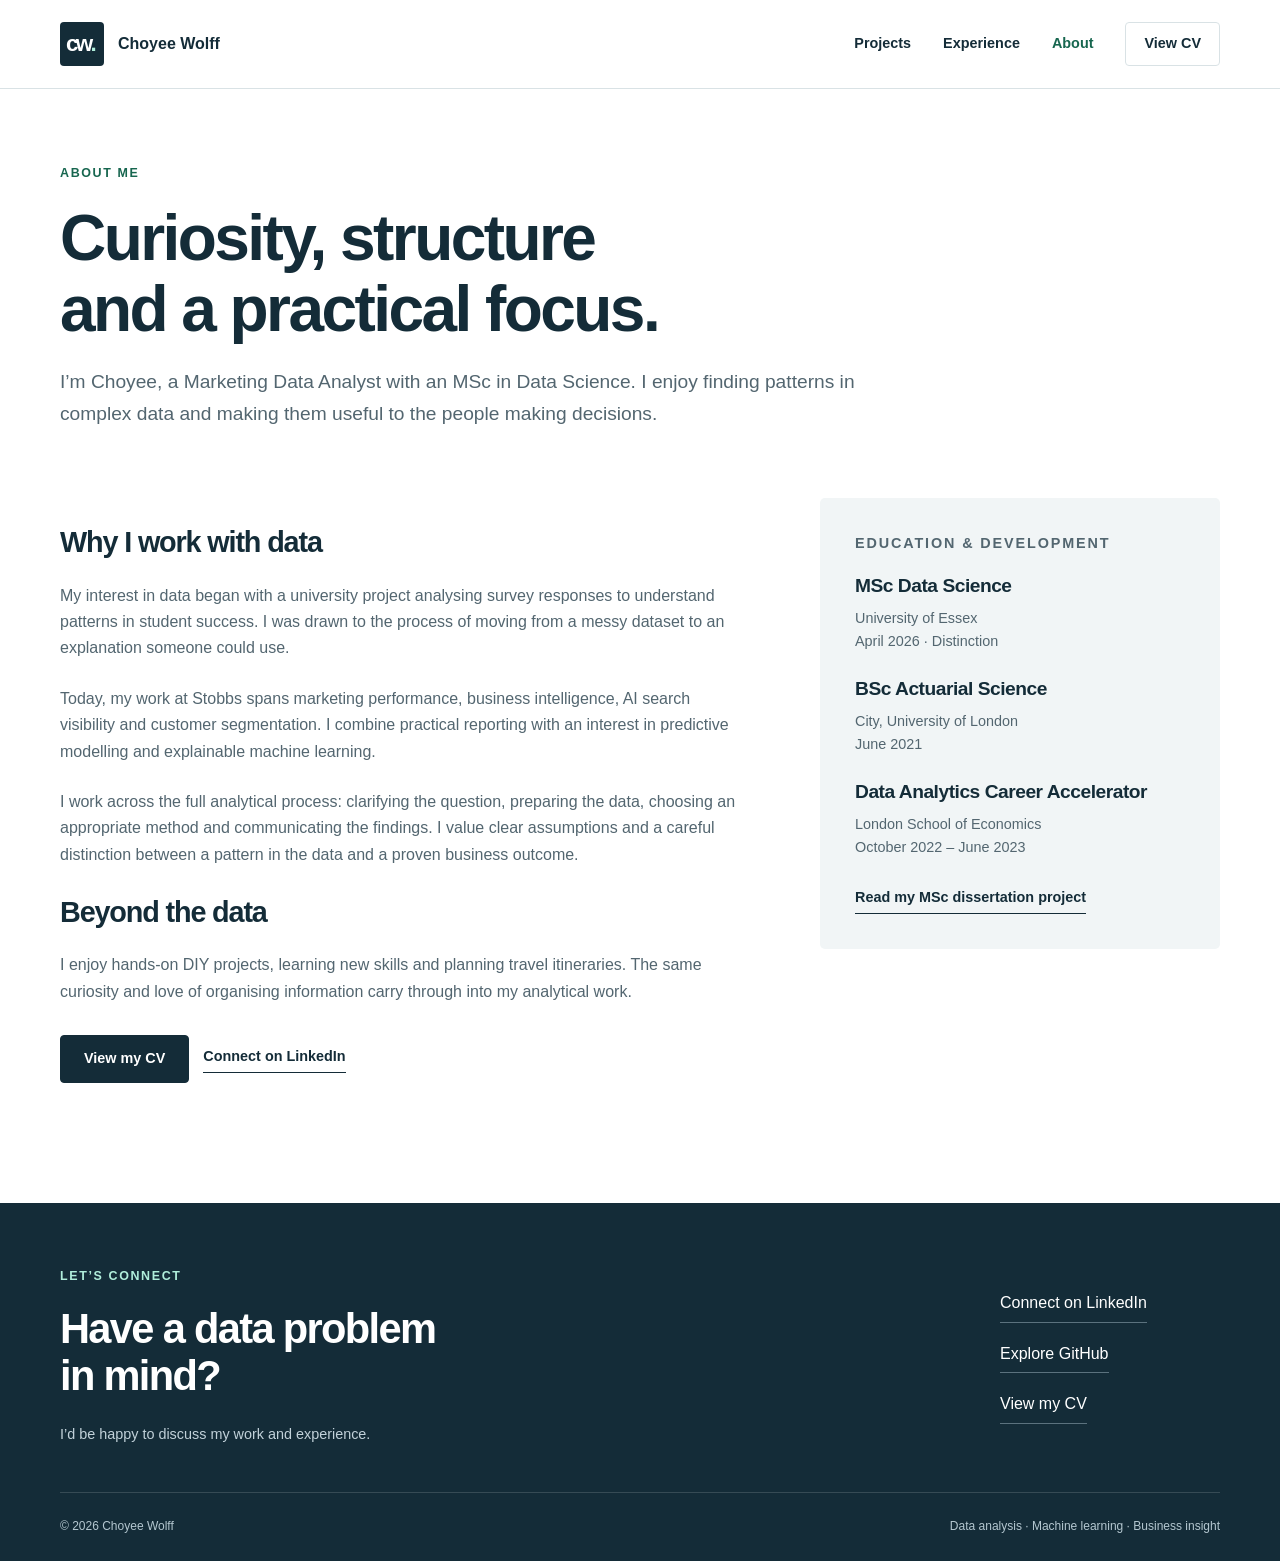
==== commit b1c49f38: "Redesign data portfolio and add Cambridge dissertation case study" ====
--- a/about_me.html
+++ b/about_me.html
@@ -1,157 +1 @@
-<!DOCTYPE HTML>
-<!--
-	Helios by HTML5 UP
-	html5up.net | @ajlkn
-	Free for personal and commercial use under the CCA 3.0 license (html5up.net/license)
--->
-<html>
-	<head>
-		<title>Left Sidebar - Helios by HTML5 UP</title>
-		<meta charset="utf-8" />
-		<meta name="viewport" content="width=device-width, initial-scale=1, user-scalable=no" />
-		<link rel="stylesheet" href="assets/css/main.css" />
-		<noscript><link rel="stylesheet" href="assets/css/noscript.css" /></noscript>
-	</head>
-	<body class="left-sidebar is-preload">
-		<div id="page-wrapper">
-
-			<!-- Header -->
-				<div id="header">
-
-					<!-- Inner -->
-						<div class="inner">
-						</div>
-
-					<!-- Nav -->
-					<nav id="nav">
-						<ul>
-							<li><a href="index.html">Home</a></li>
-							<li><a href="about_me.html">About Me</a></li>
-
-						</ul>
-					</nav>
-
-				</div>
-
-			<!-- Main -->
-				<div class="wrapper style1">
-
-					<div class="container">
-						<div class="row gtr-200">
-							<div class="col-4 col-12-mobile" id="sidebar">
-								<hr class="first" />
-								<section>
-									<header>
-										<h3>CV</h3>
-									</header>
-									<p>
-										Click the button below to download a detailed overview of my experience, skills, and accomplishments.
-									
-									</p>
-									<footer>
-										<a href="CV2025.pdf" class="button" target="_blank">Download My CV</a>
-									</footer>
-								</section>
-								<hr />
-								<section>
-									<header>
-										<h3>Skills</h3>
-									</header>
-								
-									<div class="row gtr-50">
-										<div class="col-8">
-											<h4>Programming Languages</h4>
-											<p>
-												Python (Pandas, NumPy, Scikit-learn), SQL, and R for data analysis and automation
-											</p>
-										</div>
-										<div class="col-8">
-											<h4>Data Visualisation</h4>
-											<p>
-												Experienced with Tableau, Power BI, and Python libraries such as Matplotlib and Seaborn to create insightful dashboards.</p>
-										</div>
-										<div class="col-8">
-											<h4>Web Scraping</h4>
-											<p>Skilled in extracting and processing web data using Python's BeautifulSoup and Selenium.</p>
-										</div>
-										<div class="col-8">
-											<h4>Machine Learning</h4>
-											<p>Knowledgeable in classification, clustering, and predictive modelling techniques.</p>
-										</div>
-										
-									</div>
-									
-								</section>
-							</div>
-							<div class="col-8 col-12-mobile imp-mobile" id="content">
-								<article id="main">
-									<header>
-										<h2><a href="#">About me</a></h2>
-										<p>
-											Why I Chose Data 
-										</p>
-									</header>
-									
-									<p>
-										My passion for data began during a university project where I analysed survey data to understand the patterns behind student success. What started as a simple exercise in spreadsheets quickly turned into a fascination with uncovering hidden insights. I realised that data wasn’t just numbers. It told stories, revealed opportunities, and had the power to solve real-world problems.</p>
-									<p>
-										What drives me the most in this field is the feeling of achievement when I solve a challenging problem. Whether it’s untangling a messy dataset, building a predictive model, or delivering a dashboard that changes the way people see their business, I thrive on the satisfaction of finding solutions that make a real impact. For me, working with data is more than a job. It’s a rewarding journey of discovery and problem-solving.</p>
-									<section>
-										<header>
-											<h3>Hobbies</h3>
-										</header>
-										<p>
-											I enjoy engaging in DIY projects, which allow me to be creative and hands-on in building or improving things around me. I also have a passion for learning new skills, such as picking up a new language or trying out new classes at the college. Another activity I deeply enjoy is planning trip itineraries, where I get to research destinations, organise schedules, and craft memorable travel experiences. These hobbies keep me energised and constantly curious about the world around me.
-										</p>
-									</section>
-									
-								</article>
-							</div>
-						</div>
-						<hr />
-						
-					</div>
-
-				</div>
-
-				<!-- Footer -->
-				<div id="footer">
-					<div class="container">
-						
-						<div class="row">
-							<div class="col-12">
-
-								<!-- Contact -->
-									<section class="contact">
-										<ul class="icons">
-											<li><a href="https://github.com/Choyee-Wolff" class="icon brands fa-github"><span class="label">Github</span></a></li>
-											<li><a href="https://www.linkedin.com/in/ch00yee/" class="icon brands fa-linkedin-in"><span class="label">Linkedin</span></a></li>
-										</ul>
-									</section>
-
-								<!-- Copyright -->
-									<div class="copyright">
-										<ul class="menu">
-											<li>&copy; Untitled. All rights reserved.</li><li>Design: <a href="http://html5up.net">HTML5 UP</a></li>
-										</ul>
-									</div>
-
-							</div>
-
-						</div>
-					</div>
-
-		</div>
-
-		<!-- Scripts -->
-			<script src="assets/js/jquery.min.js"></script>
-			<script src="assets/js/jquery.dropotron.min.js"></script>
-			<script src="assets/js/jquery.scrolly.min.js"></script>
-			<script src="assets/js/jquery.scrollex.min.js"></script>
-			<script src="assets/js/browser.min.js"></script>
-			<script src="assets/js/breakpoints.min.js"></script>
-			<script src="assets/js/util.js"></script>
-			<script src="assets/js/main.js"></script>
-
-	</body>
-</html>+<!doctype html><html lang="en"><head><meta charset="utf-8"><meta name="viewport" content="width=device-width,initial-scale=1"><title>About | Choyee Wolff</title><meta name="description" content="Meet Choyee Wolff, Marketing Data Analyst and MSc Data Science graduate with Distinction."><meta name="theme-color" content="#142c38"><link rel="icon" href="assets/favicon.svg" type="image/svg+xml"><link rel="stylesheet" href="assets/portfolio.css"><script src="assets/portfolio.js" defer></script></head><body><a class="skip" href="#main">Skip to content</a><header class="site-header"><div class="container nav-wrap"><a class="brand" href="index.html" aria-label="Choyee Wolff home"><span class="monogram" aria-hidden="true">cw<span>.</span></span><span>Choyee Wolff</span></a><nav aria-label="Main navigation"><a  href="index.html#projects">Projects</a><a  href="index.html#experience">Experience</a><a aria-current="page" href="about_me.html">About</a><a class="nav-cv"  href="cv.html">View CV</a></nav></div></header><main id="main"><section class="container about-hero"><p class="eyebrow">About me</p><h1>Curiosity, structure<br>and a practical focus.</h1><p class="case-lead">I’m Choyee, a Marketing Data Analyst with an MSc in Data Science. I enjoy finding patterns in complex data and making them useful to the people making decisions.</p></section><section class="container about-layout"><div><h2>Why I work with data</h2><p>My interest in data began with a university project analysing survey responses to understand patterns in student success. I was drawn to the process of moving from a messy dataset to an explanation someone could use.</p><p>Today, my work at Stobbs spans marketing performance, business intelligence, AI search visibility and customer segmentation. I combine practical reporting with an interest in predictive modelling and explainable machine learning.</p><p>I work across the full analytical process: clarifying the question, preparing the data, choosing an appropriate method and communicating the findings. I value clear assumptions and a careful distinction between a pattern in the data and a proven business outcome.</p><h2>Beyond the data</h2><p>I enjoy hands-on DIY projects, learning new skills and planning travel itineraries. The same curiosity and love of organising information carry through into my analytical work.</p><div class="actions"><a class="button" href="cv.html">View my CV</a><a class="text-link" href="https://www.linkedin.com/in/ch00yee/">Connect on LinkedIn</a></div></div><aside class="education-panel"><p class="eyebrow">Education &amp; development</p><h3>MSc Data Science</h3><p>University of Essex<br>April 2026 · Distinction</p><h3>BSc Actuarial Science</h3><p>City, University of London<br>June 2021</p><h3>Data Analytics Career Accelerator</h3><p>London School of Economics<br>October 2022 – June 2023</p><a class="text-link" href="P.cambridge.html">Read my MSc dissertation project</a></aside></section></main><footer class="site-footer"><div class="container"><div class="footer-top"><div><p class="eyebrow">Let’s connect</p><h2>Have a data problem<br>in mind?</h2><p>I’d be happy to discuss my work and experience.</p></div><div class="footer-links"><a href="https://www.linkedin.com/in/ch00yee/">Connect on LinkedIn</a><a href="https://github.com/Choyee-Wolff">Explore GitHub</a><a href="cv.html">View my CV</a></div></div><div class="footer-bottom"><span>© 2026 Choyee Wolff</span><span>Data analysis · Machine learning · Business insight</span></div></div></footer></body></html>
--- a/assets/portfolio.css
+++ b/assets/portfolio.css
@@ -0,0 +1,12 @@
+:root{--ink:#142c38;--muted:#536670;--accent:#17664f;--mint:#b0eedb;--paper:#fff;--soft:#f1f5f6;--line:#d9e2e5;--max:1160px}
+*{box-sizing:border-box}html{scroll-behavior:smooth;scroll-padding-top:110px}body{margin:0;background:var(--paper);color:var(--ink);font-family:Inter,"Segoe UI",Arial,sans-serif;font-size:16px;line-height:1.65}a{color:inherit;text-decoration:none}a:hover{text-decoration:underline;text-underline-offset:5px}button{font:inherit;cursor:pointer}img{display:block;max-width:100%;height:auto}h1,h2,h3,p,ul{margin-top:0}h1,h2,h3{font-weight:600;line-height:1.12;letter-spacing:-.04em}h1{font-size:clamp(2.7rem,5.6vw,5rem);margin-bottom:20px}h2{font-size:clamp(2rem,3.6vw,3.1rem);margin-bottom:24px}h3{font-size:1.4rem;letter-spacing:-.025em}p{margin-bottom:24px}.container{width:min(var(--max),calc(100% - 96px));margin-inline:auto}.eyebrow{text-transform:uppercase;letter-spacing:.13em;font-size:.78rem;font-weight:700;line-height:1.5;margin-bottom:20px;color:var(--accent)}.sr-only{position:absolute;width:1px;height:1px;overflow:hidden;clip-path:inset(50%);white-space:nowrap}.skip{position:fixed;top:-100px;left:20px;padding:14px;background:var(--ink);color:white;z-index:20}.skip:focus{top:12px}a:focus-visible,button:focus-visible{outline:3px solid #2c8068;outline-offset:5px}[hidden]{display:none!important}
+.site-header{background:#ffffffed;border-bottom:1px solid var(--line);position:sticky;top:0;z-index:10;backdrop-filter:blur(14px)}.nav-wrap{display:flex;align-items:center;justify-content:space-between;min-height:88px;gap:24px}.brand{display:flex;align-items:center;gap:14px;font-weight:600}.brand:hover{text-decoration:none}.monogram{display:inline-flex;align-items:center;justify-content:center;background:var(--ink);color:white;width:44px;height:44px;font-size:1.4rem;letter-spacing:-.12em;border-radius:4px;padding-right:4px}.monogram span{color:var(--mint)}.nav-wrap nav{display:flex;align-items:center;gap:32px;font-size:.9rem;font-weight:600}.nav-wrap nav a[aria-current]{color:var(--accent)}.nav-cv{border:1px solid var(--line);padding:9px 18px;border-radius:4px}
+.hero{display:grid;grid-template-columns:1.65fr 1fr;gap:110px;padding-block:90px 82px;align-items:center}.hero h1{letter-spacing:-.055em;margin-bottom:12px}.title-dot{color:var(--accent)}.hero-role{font-size:1.4rem;color:var(--accent);font-weight:500;margin-bottom:24px}.hero-description{max-width:600px;font-size:1.12rem;color:var(--muted);line-height:1.75}.actions{display:flex;align-items:center;flex-wrap:wrap;gap:14px;margin-block:30px}.button{display:inline-flex;justify-content:center;align-items:center;min-height:48px;padding:12px 23px;background:var(--ink);border:1px solid var(--ink);border-radius:4px;color:white;font-size:.9rem;font-weight:600;line-height:1.5;transition:background .15s}.button:hover{background:#245064;text-decoration:none}.button.secondary{background:white;color:var(--ink);border-color:#b6c6cd}.button.secondary:hover{background:var(--soft)}.hero-note{display:flex;flex-wrap:wrap;gap:10px 25px;font-size:.8rem;color:var(--muted);padding-top:10px}.hero-note strong{color:var(--ink)}.hero-aside{border-left:1px solid var(--line);padding-left:40px}.hero-aside>.eyebrow{color:var(--muted)}.expertise-line{border-bottom:1px solid var(--line);padding:18px 0}.expertise-line span{font-size:1.5rem;font-weight:500;letter-spacing:-.03em}.expertise-line p{color:var(--muted);font-size:.9rem;margin:3px 0}.hero-aside .text-link{margin-top:24px}.text-link{display:inline-block;font-size:.9rem;font-weight:600;border-bottom:1px solid var(--ink);padding-bottom:3px}.text-link:hover{text-decoration:none;color:var(--accent);border-color:var(--accent)}
+.featured-section{background:var(--soft);padding-block:66px}.featured{display:grid;grid-template-columns:1fr 1fr;align-items:center;gap:70px}.featured-copy p:not(.eyebrow){color:var(--muted);max-width:480px}.featured-copy .button{margin-top:12px}.tags{display:flex;flex-wrap:wrap;gap:7px;list-style:none;padding:0;margin-bottom:22px}.tags li{font-size:.78rem;font-weight:500;line-height:1.4;color:#3d555f;background:#eaf0f2;border:1px solid #dde6e9;padding:5px 10px;border-radius:3px}.research-visual{position:relative;overflow:hidden;background:#142f3c;color:#fff;min-height:410px;border-radius:6px;box-shadow:0 18px 35px #142c3812}.visual-top,.visual-bottom{position:relative;z-index:1;padding:24px 28px;display:flex;justify-content:space-between;gap:18px;font-size:.66rem;letter-spacing:.04em;color:#c5dedf}.visual-top{border-bottom:1px solid #ffffff25}.visual-top>span:first-child{letter-spacing:.16em}.visual-caption{position:relative;z-index:1;padding:24px 30px}.visual-caption>span{text-transform:uppercase;font-size:.65rem;letter-spacing:.13em;color:var(--mint)}.visual-caption strong{display:block;font-weight:500;font-size:3.25rem;letter-spacing:-.045em;line-height:1.05;margin-top:15px}.visual-caption p{font-size:.8rem;margin-top:20px;margin-bottom:0;color:#c5dedf}.visual-bottom{border-top:1px solid #ffffff25}.contours{position:absolute;width:380px;height:410px;right:-160px;top:15px;transform:rotate(-24deg)}.contours i{position:absolute;inset:0;border:1px solid #76c3ac40;border-radius:43% 55% 35% 48%}.contours i:nth-child(2){inset:19px}.contours i:nth-child(3){inset:38px}.contours i:nth-child(4){inset:57px}.contours i:nth-child(5){inset:76px}.contours i:nth-child(6){inset:95px}.contours i:nth-child(7){inset:114px}.contours i:nth-child(8){inset:133px}
+.section{padding-block:86px}.section-heading{display:flex;align-items:end;justify-content:space-between;gap:50px;margin-bottom:32px}.section-heading h2{margin-bottom:0}.section-heading p:not(.eyebrow){max-width:300px;margin-bottom:4px;color:var(--muted);font-size:.95rem}.section-heading .eyebrow{margin-bottom:12px}.filters{display:flex;gap:10px;flex-wrap:wrap;margin-block:32px}.filters button{border:1px solid var(--line);border-radius:4px;padding:9px 17px;background:white;color:var(--muted);font-size:.85rem}.filters button[aria-pressed=true]{background:var(--ink);color:white;border-color:var(--ink)}.filters button:hover{border-color:var(--ink)}.project-grid{display:grid;grid-template-columns:1fr 1fr;gap:44px 30px}.project-card{min-width:0;border-bottom:1px solid var(--line);padding-bottom:30px}.project-image{display:flex;align-items:center;justify-content:center;aspect-ratio:16/9;background:#edf2f4;overflow:hidden;border-radius:5px}.project-image img{width:100%;height:100%;object-fit:contain;padding:20px;transition:transform .2s}.project-image:hover img{transform:scale(1.025)}.project-copy{padding:23px 4px 0}.project-copy .eyebrow{margin-bottom:12px}.project-copy h3{margin-bottom:14px;font-size:1.55rem}.project-copy p:not(.eyebrow){color:var(--muted);font-size:.95rem;max-width:490px}.project-copy .tags{margin-bottom:20px}.experience-section{background:#f5f7f8}.role{display:grid;grid-template-columns:230px 1fr;gap:46px;border-top:1px solid var(--line);padding-block:30px}.role:last-child{padding-bottom:0}.role-date{color:var(--muted);font-size:.85rem;margin-bottom:4px}.company{font-size:1.3rem;font-weight:600;margin-bottom:0}.role h3{margin-bottom:15px}.role ul{padding-left:18px;margin-bottom:0;color:var(--muted);font-size:.95rem}.role li{padding-left:3px;margin-bottom:8px}.skill-grid{display:grid;grid-template-columns:repeat(3,1fr);gap:36px;padding-top:15px}.skill-grid article+article{border-left:1px solid var(--line);padding-left:30px}.skill-grid h3{font-size:1.2rem;line-height:1.3}.skill-grid p{color:var(--muted);font-size:.9rem}.site-footer{background:var(--ink);color:#fff;padding-block:64px 24px}.site-footer .eyebrow{color:var(--mint)}.footer-top{display:flex;justify-content:space-between;gap:50px;padding-bottom:45px}.footer-top h2{font-size:2.6rem}.footer-top p:not(.eyebrow){color:#c1d1d9;font-size:.9rem;margin-bottom:0}.footer-links{display:flex;flex-direction:column;gap:18px;align-items:start;justify-content:center;min-width:220px;font-size:1rem}.footer-links a{border-bottom:1px solid #5b727e;padding-bottom:5px}.footer-bottom{display:flex;justify-content:space-between;gap:20px;border-top:1px solid #ffffff25;padding-top:24px;color:#b4c7d0;font-size:.75rem}
+.case-hero{padding-block:45px 55px}.breadcrumb{margin-bottom:36px;color:var(--muted)}.case-hero h1{max-width:950px;font-size:clamp(2.5rem,5vw,4.4rem)}.case-lead{font-size:1.2rem;color:var(--muted);max-width:820px}.case-cover{background:var(--soft);padding:34px;border-radius:5px;display:flex;justify-content:center}.case-cover img{max-height:530px;object-fit:contain}.research-cover{max-width:1160px}.research-cover .research-visual{min-height:350px}.research-cover .visual-caption strong{font-size:3.7rem}.research-cover .contours{right:60px;width:500px;height:500px;top:-10px}.research-cover .visual-caption strong br{display:none}.research-cover .visual-caption strong{word-spacing:.2em}.case-body{display:grid;grid-template-columns:230px 1fr;gap:70px;padding-block:70px 90px}.case-index nav{display:flex;flex-direction:column;gap:16px;font-size:.85rem;color:var(--muted)}.case-index{align-self:start;position:sticky;top:120px}.case-content{min-width:0;max-width:800px}.case-content section{margin-bottom:44px}.case-content h2{font-size:1.8rem;margin-bottom:20px}.case-content h3{font-size:1.15rem;letter-spacing:-.01em;margin-top:26px;margin-bottom:12px}.case-content p{color:var(--muted)}figure{margin:28px 0 40px}figure img{border:1px solid var(--line);width:100%;background:white}figcaption{color:var(--muted);font-size:.8rem;margin-top:12px}.case-end{border-top:1px solid var(--line);padding-top:28px;display:flex;flex-wrap:wrap;align-items:center;gap:24px}.about-hero{padding-block:75px 45px}.about-hero h1{font-size:clamp(2.6rem,5vw,4.2rem)}.about-layout{display:grid;grid-template-columns:1.7fr 1fr;gap:80px;padding-bottom:90px}.about-layout p{color:var(--muted)}.about-layout h2{font-size:1.8rem;margin-top:28px}.education-panel{background:var(--soft);border-radius:5px;padding:35px;align-self:start}.education-panel h3{font-size:1.2rem;margin-bottom:10px}.education-panel p{font-size:.9rem}.cv-document{max-width:1040px;padding-block:65px 80px}.cv-heading{display:flex;justify-content:space-between;align-items:start;gap:30px;border-bottom:1px solid var(--line);margin-bottom:40px;padding-bottom:20px}.cv-heading h1{font-size:3.4rem}.cv-heading .hero-role{margin-bottom:12px}.cv-heading a{text-decoration:underline;text-underline-offset:4px}.cv-document section{margin-bottom:40px}.cv-document section>h2{font-size:1.7rem;border-bottom:1px solid var(--line);padding-bottom:12px}.cv-document section>p,.cv-education p{color:var(--muted)}.cv-document .role{grid-template-columns:210px 1fr;gap:30px}.cv-document h3{font-size:1.2rem}.cv-education h3{margin-bottom:6px}.cv-education p{margin-bottom:22px}.cv-document section>ul{color:var(--muted)}
+@media(min-width:1500px){.hero{padding-block:105px}.featured-section{padding-block:80px}}
+@media(max-width:1000px){.container{width:calc(100% - 56px)}.hero{gap:45px;grid-template-columns:1.6fr 1fr;padding-block:65px}.hero-aside{padding-left:26px}.featured{gap:40px}.featured h2{font-size:2.5rem}.section-heading{gap:25px}.skill-grid{gap:22px}.skill-grid article+article{padding-left:22px}.case-body{gap:35px;grid-template-columns:180px 1fr}.about-layout{gap:40px}}
+@media(max-width:720px){html{scroll-padding-top:130px}.container{width:calc(100% - 40px)}.nav-wrap{padding-block:14px;min-height:0;gap:12px;flex-wrap:wrap}.brand{font-size:.95rem}.monogram{width:34px;height:34px;font-size:1.2rem}.nav-wrap nav{width:100%;justify-content:space-between;gap:10px;font-size:.83rem}.nav-cv{padding:5px 13px}.hero{display:block;padding-block:48px}.hero h1{font-size:3.1rem}.hero-role{font-size:1.2rem}.hero-description{font-size:1rem}.hero-note{font-size:.8rem;gap:8px;flex-direction:column}.hero-aside{margin-top:40px;padding-left:0;border-left:0;display:grid;grid-template-columns:repeat(3,1fr);gap:12px}.hero-aside>.eyebrow,.hero-aside>.text-link{grid-column:1/-1}.hero-aside>.eyebrow{margin-bottom:0}.hero-aside>.text-link{justify-self:start;margin-top:8px}.expertise-line{padding-block:8px 12px}.expertise-line span{font-size:1.2rem}.expertise-line p{font-size:.8rem;line-height:1.5}.featured-section{padding-block:40px}.featured{grid-template-columns:1fr;gap:32px}.featured h2{font-size:2.3rem}.research-visual{min-height:380px}.visual-top,.visual-bottom{padding:20px;font-size:.6rem}.visual-caption{padding:20px}.visual-caption strong{font-size:3rem}.section{padding-block:52px}.section-heading{display:block;margin-bottom:26px}.section-heading p:not(.eyebrow){margin-top:20px;max-width:100%}.section-heading>.text-link{margin-top:20px}.filters{gap:8px;margin-block:25px}.filters button{font-size:.8rem;padding:8px 12px}.project-grid{grid-template-columns:1fr;gap:30px}.project-copy h3{font-size:1.45rem}.role{grid-template-columns:1fr;gap:16px;padding-block:26px}.role ul{font-size:.9rem}.skill-grid{grid-template-columns:1fr;gap:24px}.skill-grid article+article{border-left:0;border-top:1px solid var(--line);padding:24px 0 0}.skill-grid article .tags{margin-bottom:0}.footer-top{display:block;padding-bottom:30px}.footer-top h2{font-size:2.3rem}.footer-links{margin-top:32px;gap:16px}.footer-bottom{flex-direction:column;gap:8px}.case-hero{padding-block:30px 35px}.case-hero h1{font-size:2.6rem}.case-lead{font-size:1.06rem}.case-cover{padding:15px}.case-body{display:block;padding-block:35px 50px}.case-index{position:static;border-bottom:1px solid var(--line);padding-bottom:25px;margin-bottom:30px}.case-index nav{flex-direction:row;flex-wrap:wrap;gap:12px 20px}.research-cover .visual-caption strong{font-size:2.8rem}.research-cover .visual-caption strong br{display:block}.research-cover .contours{right:-240px}.about-hero{padding-block:45px 25px}.about-layout{grid-template-columns:1fr;gap:30px;padding-bottom:50px}.education-panel{padding:26px}.cv-document{padding-block:40px}.cv-heading{display:block}.cv-heading h1{font-size:2.8rem}.cv-document .role{grid-template-columns:1fr;gap:12px}.cv-heading .button{margin-top:10px}}
+@media(prefers-reduced-motion:reduce){html{scroll-behavior:auto}*,*::before,*::after{transition:none!important}}
+@media print{@page{size:A4;margin:16mm}body{font-size:10pt;color:#000;line-height:1.45;background:white}.site-header,.site-footer,.print-button,.skip{display:none!important}.container{width:100%;max-width:none}.cv-document{padding:0}.cv-heading{margin-bottom:20px;padding-bottom:10px}.cv-heading h1{font-size:25pt}.cv-heading .hero-role{font-size:13pt}.cv-heading .eyebrow{margin-bottom:8px}.cv-document section{margin-bottom:20px}.cv-document section>h2{font-size:15pt;margin-bottom:12px;padding-bottom:6px;break-after:avoid}.cv-document h3{font-size:11pt;break-after:avoid}.cv-document p,.cv-document li{font-size:10pt}.cv-document .role{display:grid;grid-template-columns:150px 1fr;gap:20px;padding-block:15px;break-inside:avoid}.cv-document .role ul{font-size:10pt}.role-date{font-size:9pt}.company{font-size:11pt}.cv-document p{margin-bottom:10px}.eyebrow{font-size:9pt;color:#000}.cv-document a{color:#000}.cv-education h3{margin-bottom:4px}.cv-education p{margin-bottom:12px}h1,h2,h3{color:#000}.cv-document section>p,.cv-education p,.role ul{color:#222}}
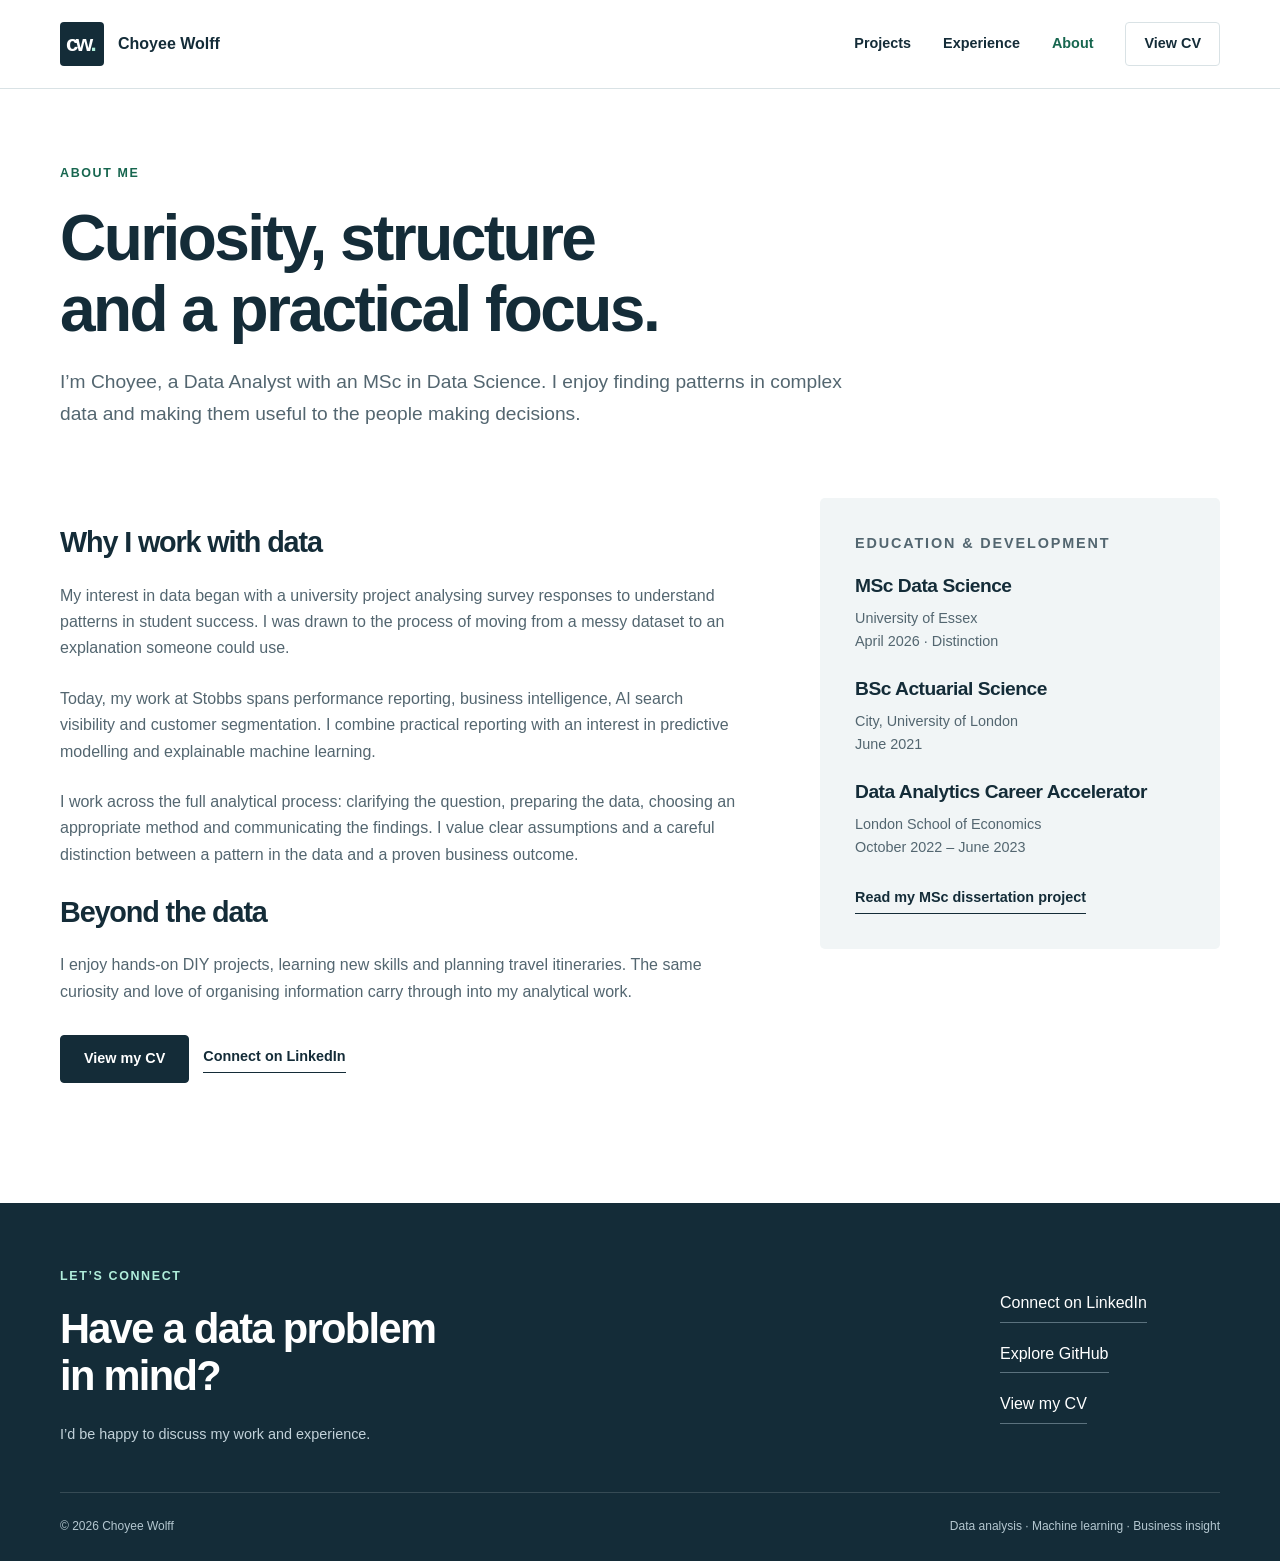
==== commit 93641d85: "Use Data Analyst positioning and animate the hero data visual" ====
--- a/about_me.html
+++ b/about_me.html
@@ -1 +1 @@
-<!doctype html><html lang="en"><head><meta charset="utf-8"><meta name="viewport" content="width=device-width,initial-scale=1"><title>About | Choyee Wolff</title><meta name="description" content="Meet Choyee Wolff, Marketing Data Analyst and MSc Data Science graduate with Distinction."><meta name="theme-color" content="#142c38"><link rel="icon" href="assets/favicon.svg" type="image/svg+xml"><link rel="stylesheet" href="assets/portfolio.css"><script src="assets/portfolio.js" defer></script></head><body><a class="skip" href="#main">Skip to content</a><header class="site-header"><div class="container nav-wrap"><a class="brand" href="index.html" aria-label="Choyee Wolff home"><span class="monogram" aria-hidden="true">cw<span>.</span></span><span>Choyee Wolff</span></a><nav aria-label="Main navigation"><a  href="index.html#projects">Projects</a><a  href="index.html#experience">Experience</a><a aria-current="page" href="about_me.html">About</a><a class="nav-cv"  href="cv.html">View CV</a></nav></div></header><main id="main"><section class="container about-hero"><p class="eyebrow">About me</p><h1>Curiosity, structure<br>and a practical focus.</h1><p class="case-lead">I’m Choyee, a Marketing Data Analyst with an MSc in Data Science. I enjoy finding patterns in complex data and making them useful to the people making decisions.</p></section><section class="container about-layout"><div><h2>Why I work with data</h2><p>My interest in data began with a university project analysing survey responses to understand patterns in student success. I was drawn to the process of moving from a messy dataset to an explanation someone could use.</p><p>Today, my work at Stobbs spans marketing performance, business intelligence, AI search visibility and customer segmentation. I combine practical reporting with an interest in predictive modelling and explainable machine learning.</p><p>I work across the full analytical process: clarifying the question, preparing the data, choosing an appropriate method and communicating the findings. I value clear assumptions and a careful distinction between a pattern in the data and a proven business outcome.</p><h2>Beyond the data</h2><p>I enjoy hands-on DIY projects, learning new skills and planning travel itineraries. The same curiosity and love of organising information carry through into my analytical work.</p><div class="actions"><a class="button" href="cv.html">View my CV</a><a class="text-link" href="https://www.linkedin.com/in/ch00yee/">Connect on LinkedIn</a></div></div><aside class="education-panel"><p class="eyebrow">Education &amp; development</p><h3>MSc Data Science</h3><p>University of Essex<br>April 2026 · Distinction</p><h3>BSc Actuarial Science</h3><p>City, University of London<br>June 2021</p><h3>Data Analytics Career Accelerator</h3><p>London School of Economics<br>October 2022 – June 2023</p><a class="text-link" href="P.cambridge.html">Read my MSc dissertation project</a></aside></section></main><footer class="site-footer"><div class="container"><div class="footer-top"><div><p class="eyebrow">Let’s connect</p><h2>Have a data problem<br>in mind?</h2><p>I’d be happy to discuss my work and experience.</p></div><div class="footer-links"><a href="https://www.linkedin.com/in/ch00yee/">Connect on LinkedIn</a><a href="https://github.com/Choyee-Wolff">Explore GitHub</a><a href="cv.html">View my CV</a></div></div><div class="footer-bottom"><span>© 2026 Choyee Wolff</span><span>Data analysis · Machine learning · Business insight</span></div></div></footer></body></html>+<!doctype html><html lang="en"><head><meta charset="utf-8"><meta name="viewport" content="width=device-width,initial-scale=1"><title>About | Choyee Wolff</title><meta name="description" content="Meet Choyee Wolff, Data Analyst and MSc Data Science graduate with Distinction."><meta name="theme-color" content="#142c38"><link rel="icon" href="assets/favicon.svg" type="image/svg+xml"><link rel="stylesheet" href="assets/portfolio.css"><script src="assets/portfolio.js" defer></script></head><body><a class="skip" href="#main">Skip to content</a><header class="site-header"><div class="container nav-wrap"><a class="brand" href="index.html" aria-label="Choyee Wolff home"><span class="monogram" aria-hidden="true">cw<span>.</span></span><span>Choyee Wolff</span></a><nav aria-label="Main navigation"><a  href="index.html#projects">Projects</a><a  href="index.html#experience">Experience</a><a aria-current="page" href="about_me.html">About</a><a class="nav-cv"  href="cv.html">View CV</a></nav></div></header><main id="main"><section class="container about-hero"><p class="eyebrow">About me</p><h1>Curiosity, structure<br>and a practical focus.</h1><p class="case-lead">I’m Choyee, a Data Analyst with an MSc in Data Science. I enjoy finding patterns in complex data and making them useful to the people making decisions.</p></section><section class="container about-layout"><div><h2>Why I work with data</h2><p>My interest in data began with a university project analysing survey responses to understand patterns in student success. I was drawn to the process of moving from a messy dataset to an explanation someone could use.</p><p>Today, my work at Stobbs spans performance reporting, business intelligence, AI search visibility and customer segmentation. I combine practical reporting with an interest in predictive modelling and explainable machine learning.</p><p>I work across the full analytical process: clarifying the question, preparing the data, choosing an appropriate method and communicating the findings. I value clear assumptions and a careful distinction between a pattern in the data and a proven business outcome.</p><h2>Beyond the data</h2><p>I enjoy hands-on DIY projects, learning new skills and planning travel itineraries. The same curiosity and love of organising information carry through into my analytical work.</p><div class="actions"><a class="button" href="cv.html">View my CV</a><a class="text-link" href="https://www.linkedin.com/in/ch00yee/">Connect on LinkedIn</a></div></div><aside class="education-panel"><p class="eyebrow">Education &amp; development</p><h3>MSc Data Science</h3><p>University of Essex<br>April 2026 · Distinction</p><h3>BSc Actuarial Science</h3><p>City, University of London<br>June 2021</p><h3>Data Analytics Career Accelerator</h3><p>London School of Economics<br>October 2022 – June 2023</p><a class="text-link" href="P.cambridge.html">Read my MSc dissertation project</a></aside></section></main><footer class="site-footer"><div class="container"><div class="footer-top"><div><p class="eyebrow">Let’s connect</p><h2>Have a data problem<br>in mind?</h2><p>I’d be happy to discuss my work and experience.</p></div><div class="footer-links"><a href="https://www.linkedin.com/in/ch00yee/">Connect on LinkedIn</a><a href="https://github.com/Choyee-Wolff">Explore GitHub</a><a href="cv.html">View my CV</a></div></div><div class="footer-bottom"><span>© 2026 Choyee Wolff</span><span>Data analysis · Machine learning · Business insight</span></div></div></footer></body></html>
--- a/assets/portfolio.css
+++ b/assets/portfolio.css
@@ -8,5 +8,10 @@
 @media(min-width:1500px){.hero{padding-block:105px}.featured-section{padding-block:80px}}
 @media(max-width:1000px){.container{width:calc(100% - 56px)}.hero{gap:45px;grid-template-columns:1.6fr 1fr;padding-block:65px}.hero-aside{padding-left:26px}.featured{gap:40px}.featured h2{font-size:2.5rem}.section-heading{gap:25px}.skill-grid{gap:22px}.skill-grid article+article{padding-left:22px}.case-body{gap:35px;grid-template-columns:180px 1fr}.about-layout{gap:40px}}
 @media(max-width:720px){html{scroll-padding-top:130px}.container{width:calc(100% - 40px)}.nav-wrap{padding-block:14px;min-height:0;gap:12px;flex-wrap:wrap}.brand{font-size:.95rem}.monogram{width:34px;height:34px;font-size:1.2rem}.nav-wrap nav{width:100%;justify-content:space-between;gap:10px;font-size:.83rem}.nav-cv{padding:5px 13px}.hero{display:block;padding-block:48px}.hero h1{font-size:3.1rem}.hero-role{font-size:1.2rem}.hero-description{font-size:1rem}.hero-note{font-size:.8rem;gap:8px;flex-direction:column}.hero-aside{margin-top:40px;padding-left:0;border-left:0;display:grid;grid-template-columns:repeat(3,1fr);gap:12px}.hero-aside>.eyebrow,.hero-aside>.text-link{grid-column:1/-1}.hero-aside>.eyebrow{margin-bottom:0}.hero-aside>.text-link{justify-self:start;margin-top:8px}.expertise-line{padding-block:8px 12px}.expertise-line span{font-size:1.2rem}.expertise-line p{font-size:.8rem;line-height:1.5}.featured-section{padding-block:40px}.featured{grid-template-columns:1fr;gap:32px}.featured h2{font-size:2.3rem}.research-visual{min-height:380px}.visual-top,.visual-bottom{padding:20px;font-size:.6rem}.visual-caption{padding:20px}.visual-caption strong{font-size:3rem}.section{padding-block:52px}.section-heading{display:block;margin-bottom:26px}.section-heading p:not(.eyebrow){margin-top:20px;max-width:100%}.section-heading>.text-link{margin-top:20px}.filters{gap:8px;margin-block:25px}.filters button{font-size:.8rem;padding:8px 12px}.project-grid{grid-template-columns:1fr;gap:30px}.project-copy h3{font-size:1.45rem}.role{grid-template-columns:1fr;gap:16px;padding-block:26px}.role ul{font-size:.9rem}.skill-grid{grid-template-columns:1fr;gap:24px}.skill-grid article+article{border-left:0;border-top:1px solid var(--line);padding:24px 0 0}.skill-grid article .tags{margin-bottom:0}.footer-top{display:block;padding-bottom:30px}.footer-top h2{font-size:2.3rem}.footer-links{margin-top:32px;gap:16px}.footer-bottom{flex-direction:column;gap:8px}.case-hero{padding-block:30px 35px}.case-hero h1{font-size:2.6rem}.case-lead{font-size:1.06rem}.case-cover{padding:15px}.case-body{display:block;padding-block:35px 50px}.case-index{position:static;border-bottom:1px solid var(--line);padding-bottom:25px;margin-bottom:30px}.case-index nav{flex-direction:row;flex-wrap:wrap;gap:12px 20px}.research-cover .visual-caption strong{font-size:2.8rem}.research-cover .visual-caption strong br{display:block}.research-cover .contours{right:-240px}.about-hero{padding-block:45px 25px}.about-layout{grid-template-columns:1fr;gap:30px;padding-bottom:50px}.education-panel{padding:26px}.cv-document{padding-block:40px}.cv-heading{display:block}.cv-heading h1{font-size:2.8rem}.cv-document .role{grid-template-columns:1fr;gap:12px}.cv-heading .button{margin-top:10px}}
-@media(prefers-reduced-motion:reduce){html{scroll-behavior:auto}*,*::before,*::after{transition:none!important}}
+.insight-aside{padding-left:0;border-left:0;min-width:0}.insight-art{background:#142f3c;color:#fff;border-radius:8px;padding:24px 22px 20px;overflow:hidden}.insight-art-label{display:flex;justify-content:space-between;align-items:center;color:#c5dedf;font-size:.78rem;letter-spacing:.04em}.insight-spark{color:var(--mint);font-size:1.5rem;line-height:1}.insight-chart{display:block;width:100%;height:auto;margin-block:15px 12px;overflow:visible}.insight-grid{stroke:#ffffff12;stroke-width:1}.insight-line{stroke:#8ee0c6;stroke-width:2;stroke-linecap:round;stroke-linejoin:round;stroke-dasharray:1;stroke-dashoffset:0;animation:insight-connect 1.1s 1.3s both}.insight-dot{fill:#b0eedb;animation:insight-gather 1.5s cubic-bezier(.22,.68,.15,1) both;animation-delay:var(--delay)}.insight-ring{stroke:#b0eedb;stroke-width:1;opacity:.5;transform-origin:338px 24px;animation:insight-finish 1s 2.3s both}.insight-art>p{font-size:1.1rem;letter-spacing:-.015em;margin:0;color:#f1fcf8}.insight-tools{color:var(--muted);font-size:.8rem;margin:15px 0 0;line-height:1.8}.insight-aside .text-link{margin-top:18px}
+@keyframes insight-gather{0%,15%{transform:translate(var(--dx),var(--dy));opacity:.35}100%{transform:translate(0,0);opacity:1}}
+@keyframes insight-connect{from{stroke-dashoffset:1;opacity:0}to{stroke-dashoffset:0;opacity:1}}
+@keyframes insight-finish{from{transform:scale(.35);opacity:0}50%{opacity:1}to{transform:scale(1);opacity:.5}}
+@media(max-width:720px){.hero-aside.insight-aside{display:block;margin-top:34px}.insight-art{max-width:420px}.insight-chart{max-height:170px}.insight-tools{margin-top:12px}.insight-aside .text-link{margin-top:14px}}
+@media(prefers-reduced-motion:reduce){html{scroll-behavior:auto}*,*::before,*::after{transition:none!important;animation:none!important}}
 @media print{@page{size:A4;margin:16mm}body{font-size:10pt;color:#000;line-height:1.45;background:white}.site-header,.site-footer,.print-button,.skip{display:none!important}.container{width:100%;max-width:none}.cv-document{padding:0}.cv-heading{margin-bottom:20px;padding-bottom:10px}.cv-heading h1{font-size:25pt}.cv-heading .hero-role{font-size:13pt}.cv-heading .eyebrow{margin-bottom:8px}.cv-document section{margin-bottom:20px}.cv-document section>h2{font-size:15pt;margin-bottom:12px;padding-bottom:6px;break-after:avoid}.cv-document h3{font-size:11pt;break-after:avoid}.cv-document p,.cv-document li{font-size:10pt}.cv-document .role{display:grid;grid-template-columns:150px 1fr;gap:20px;padding-block:15px;break-inside:avoid}.cv-document .role ul{font-size:10pt}.role-date{font-size:9pt}.company{font-size:11pt}.cv-document p{margin-bottom:10px}.eyebrow{font-size:9pt;color:#000}.cv-document a{color:#000}.cv-education h3{margin-bottom:4px}.cv-education p{margin-bottom:12px}h1,h2,h3{color:#000}.cv-document section>p,.cv-education p,.role ul{color:#222}}
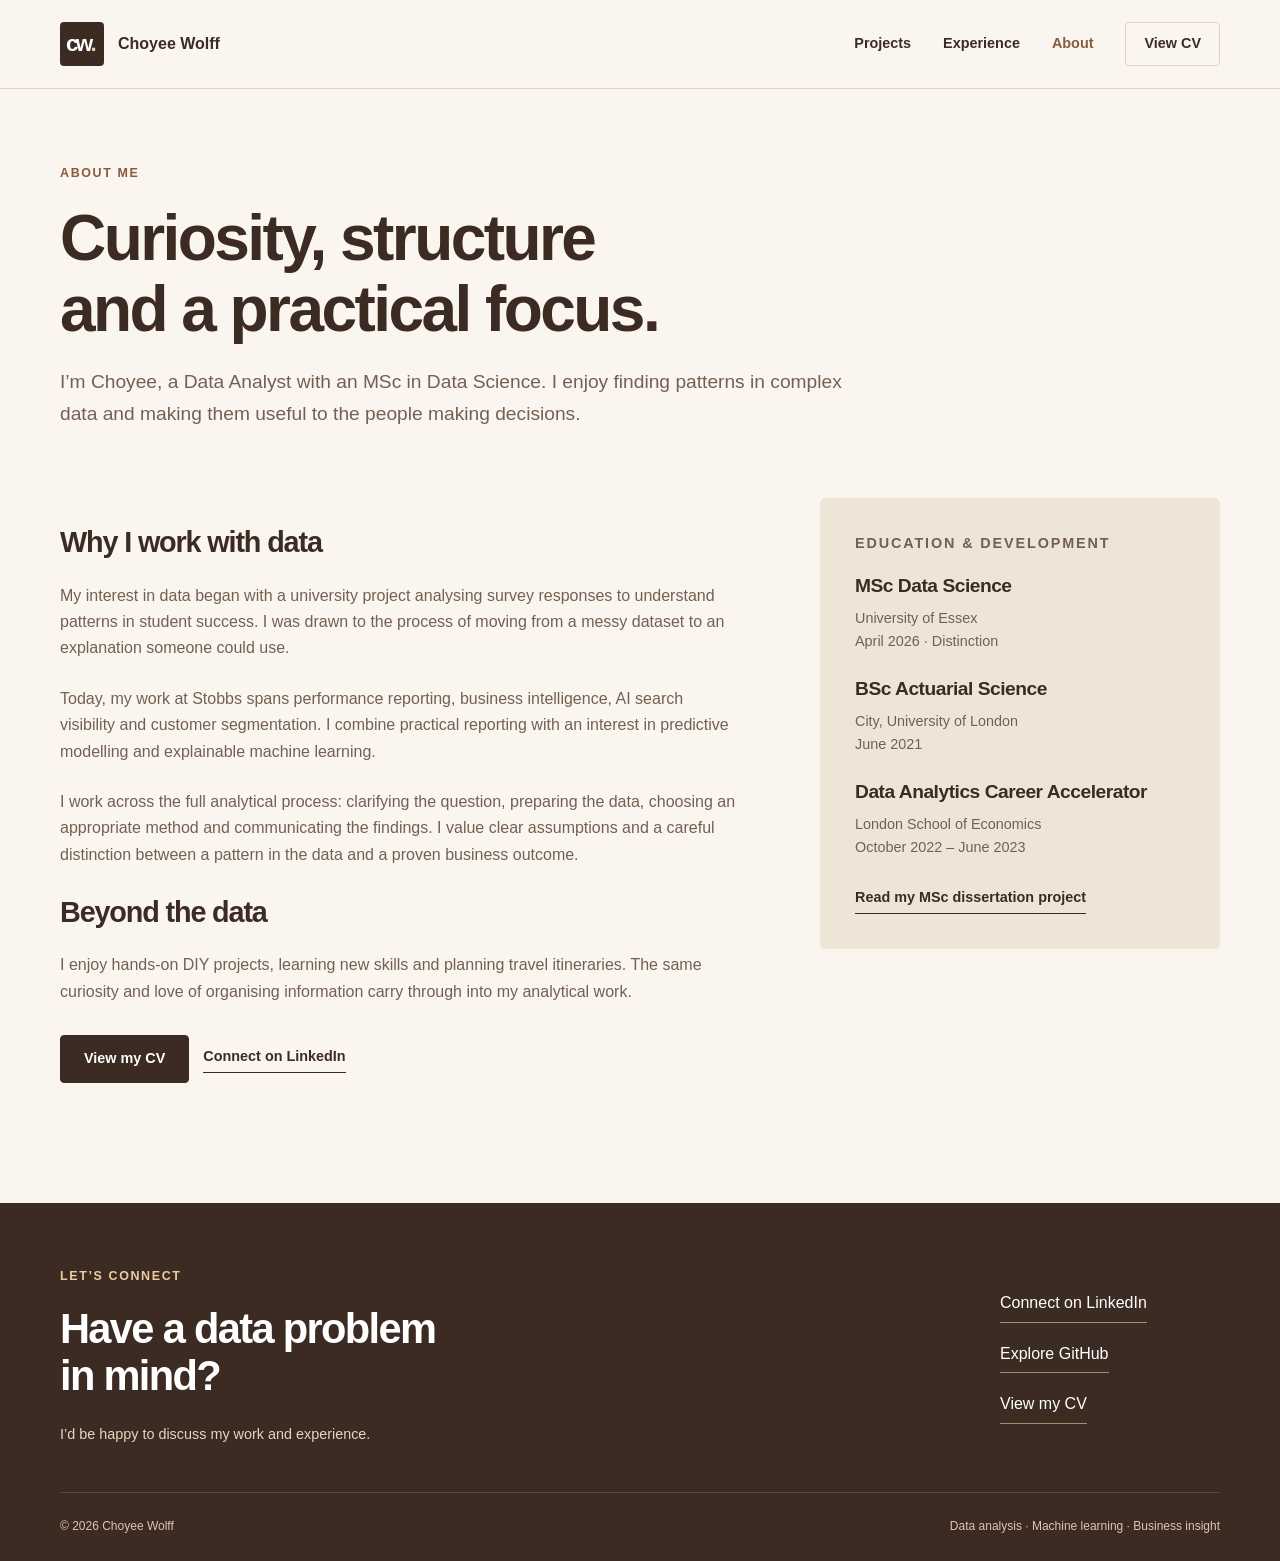
==== commit 9b267535: "Add warm cream theme and animated career timeline" ====
--- a/about_me.html
+++ b/about_me.html
@@ -1 +1 @@
-<!doctype html><html lang="en"><head><meta charset="utf-8"><meta name="viewport" content="width=device-width,initial-scale=1"><title>About | Choyee Wolff</title><meta name="description" content="Meet Choyee Wolff, Data Analyst and MSc Data Science graduate with Distinction."><meta name="theme-color" content="#142c38"><link rel="icon" href="assets/favicon.svg" type="image/svg+xml"><link rel="stylesheet" href="assets/portfolio.css"><script src="assets/portfolio.js" defer></script></head><body><a class="skip" href="#main">Skip to content</a><header class="site-header"><div class="container nav-wrap"><a class="brand" href="index.html" aria-label="Choyee Wolff home"><span class="monogram" aria-hidden="true">cw<span>.</span></span><span>Choyee Wolff</span></a><nav aria-label="Main navigation"><a  href="index.html#projects">Projects</a><a  href="index.html#experience">Experience</a><a aria-current="page" href="about_me.html">About</a><a class="nav-cv"  href="cv.html">View CV</a></nav></div></header><main id="main"><section class="container about-hero"><p class="eyebrow">About me</p><h1>Curiosity, structure<br>and a practical focus.</h1><p class="case-lead">I’m Choyee, a Data Analyst with an MSc in Data Science. I enjoy finding patterns in complex data and making them useful to the people making decisions.</p></section><section class="container about-layout"><div><h2>Why I work with data</h2><p>My interest in data began with a university project analysing survey responses to understand patterns in student success. I was drawn to the process of moving from a messy dataset to an explanation someone could use.</p><p>Today, my work at Stobbs spans performance reporting, business intelligence, AI search visibility and customer segmentation. I combine practical reporting with an interest in predictive modelling and explainable machine learning.</p><p>I work across the full analytical process: clarifying the question, preparing the data, choosing an appropriate method and communicating the findings. I value clear assumptions and a careful distinction between a pattern in the data and a proven business outcome.</p><h2>Beyond the data</h2><p>I enjoy hands-on DIY projects, learning new skills and planning travel itineraries. The same curiosity and love of organising information carry through into my analytical work.</p><div class="actions"><a class="button" href="cv.html">View my CV</a><a class="text-link" href="https://www.linkedin.com/in/ch00yee/">Connect on LinkedIn</a></div></div><aside class="education-panel"><p class="eyebrow">Education &amp; development</p><h3>MSc Data Science</h3><p>University of Essex<br>April 2026 · Distinction</p><h3>BSc Actuarial Science</h3><p>City, University of London<br>June 2021</p><h3>Data Analytics Career Accelerator</h3><p>London School of Economics<br>October 2022 – June 2023</p><a class="text-link" href="P.cambridge.html">Read my MSc dissertation project</a></aside></section></main><footer class="site-footer"><div class="container"><div class="footer-top"><div><p class="eyebrow">Let’s connect</p><h2>Have a data problem<br>in mind?</h2><p>I’d be happy to discuss my work and experience.</p></div><div class="footer-links"><a href="https://www.linkedin.com/in/ch00yee/">Connect on LinkedIn</a><a href="https://github.com/Choyee-Wolff">Explore GitHub</a><a href="cv.html">View my CV</a></div></div><div class="footer-bottom"><span>© 2026 Choyee Wolff</span><span>Data analysis · Machine learning · Business insight</span></div></div></footer></body></html>+<!doctype html><html lang="en"><head><meta charset="utf-8"><meta name="viewport" content="width=device-width,initial-scale=1"><title>About | Choyee Wolff</title><meta name="description" content="I am a Data Analyst and MSc Data Science graduate with Distinction. Read about my experience, education and approach to working with data."><meta name="theme-color" content="#3c2b23"><link rel="icon" href="assets/favicon.svg" type="image/svg+xml"><link rel="stylesheet" href="assets/portfolio.css"><script src="assets/portfolio.js" defer></script></head><body><a class="skip" href="#main">Skip to content</a><header class="site-header"><div class="container nav-wrap"><a class="brand" href="index.html" aria-label="Choyee Wolff home"><span class="monogram" aria-hidden="true">cw<span>.</span></span><span>Choyee Wolff</span></a><nav aria-label="Main navigation"><a  href="index.html#projects">Projects</a><a  href="index.html#experience">Experience</a><a aria-current="page" href="about_me.html">About</a><a class="nav-cv"  href="cv.html">View CV</a></nav></div></header><main id="main"><section class="container about-hero"><p class="eyebrow">About me</p><h1>Curiosity, structure<br>and a practical focus.</h1><p class="case-lead">I’m Choyee, a Data Analyst with an MSc in Data Science. I enjoy finding patterns in complex data and making them useful to the people making decisions.</p></section><section class="container about-layout"><div><h2>Why I work with data</h2><p>My interest in data began with a university project analysing survey responses to understand patterns in student success. I was drawn to the process of moving from a messy dataset to an explanation someone could use.</p><p>Today, my work at Stobbs spans performance reporting, business intelligence, AI search visibility and customer segmentation. I combine practical reporting with an interest in predictive modelling and explainable machine learning.</p><p>I work across the full analytical process: clarifying the question, preparing the data, choosing an appropriate method and communicating the findings. I value clear assumptions and a careful distinction between a pattern in the data and a proven business outcome.</p><h2>Beyond the data</h2><p>I enjoy hands-on DIY projects, learning new skills and planning travel itineraries. The same curiosity and love of organising information carry through into my analytical work.</p><div class="actions"><a class="button" href="cv.html">View my CV</a><a class="text-link" href="https://www.linkedin.com/in/ch00yee/">Connect on LinkedIn</a></div></div><aside class="education-panel"><p class="eyebrow">Education &amp; development</p><h3>MSc Data Science</h3><p>University of Essex<br>April 2026 · Distinction</p><h3>BSc Actuarial Science</h3><p>City, University of London<br>June 2021</p><h3>Data Analytics Career Accelerator</h3><p>London School of Economics<br>October 2022 – June 2023</p><a class="text-link" href="P.cambridge.html">Read my MSc dissertation project</a></aside></section></main><footer class="site-footer"><div class="container"><div class="footer-top"><div><p class="eyebrow">Let’s connect</p><h2>Have a data problem<br>in mind?</h2><p>I’d be happy to discuss my work and experience.</p></div><div class="footer-links"><a href="https://www.linkedin.com/in/ch00yee/">Connect on LinkedIn</a><a href="https://github.com/Choyee-Wolff">Explore GitHub</a><a href="cv.html">View my CV</a></div></div><div class="footer-bottom"><span>© 2026 Choyee Wolff</span><span>Data analysis · Machine learning · Business insight</span></div></div></footer></body></html>
--- a/assets/portfolio.css
+++ b/assets/portfolio.css
@@ -1,17 +1,43 @@
-:root{--ink:#142c38;--muted:#536670;--accent:#17664f;--mint:#b0eedb;--paper:#fff;--soft:#f1f5f6;--line:#d9e2e5;--max:1160px}
-*{box-sizing:border-box}html{scroll-behavior:smooth;scroll-padding-top:110px}body{margin:0;background:var(--paper);color:var(--ink);font-family:Inter,"Segoe UI",Arial,sans-serif;font-size:16px;line-height:1.65}a{color:inherit;text-decoration:none}a:hover{text-decoration:underline;text-underline-offset:5px}button{font:inherit;cursor:pointer}img{display:block;max-width:100%;height:auto}h1,h2,h3,p,ul{margin-top:0}h1,h2,h3{font-weight:600;line-height:1.12;letter-spacing:-.04em}h1{font-size:clamp(2.7rem,5.6vw,5rem);margin-bottom:20px}h2{font-size:clamp(2rem,3.6vw,3.1rem);margin-bottom:24px}h3{font-size:1.4rem;letter-spacing:-.025em}p{margin-bottom:24px}.container{width:min(var(--max),calc(100% - 96px));margin-inline:auto}.eyebrow{text-transform:uppercase;letter-spacing:.13em;font-size:.78rem;font-weight:700;line-height:1.5;margin-bottom:20px;color:var(--accent)}.sr-only{position:absolute;width:1px;height:1px;overflow:hidden;clip-path:inset(50%);white-space:nowrap}.skip{position:fixed;top:-100px;left:20px;padding:14px;background:var(--ink);color:white;z-index:20}.skip:focus{top:12px}a:focus-visible,button:focus-visible{outline:3px solid #2c8068;outline-offset:5px}[hidden]{display:none!important}
-.site-header{background:#ffffffed;border-bottom:1px solid var(--line);position:sticky;top:0;z-index:10;backdrop-filter:blur(14px)}.nav-wrap{display:flex;align-items:center;justify-content:space-between;min-height:88px;gap:24px}.brand{display:flex;align-items:center;gap:14px;font-weight:600}.brand:hover{text-decoration:none}.monogram{display:inline-flex;align-items:center;justify-content:center;background:var(--ink);color:white;width:44px;height:44px;font-size:1.4rem;letter-spacing:-.12em;border-radius:4px;padding-right:4px}.monogram span{color:var(--mint)}.nav-wrap nav{display:flex;align-items:center;gap:32px;font-size:.9rem;font-weight:600}.nav-wrap nav a[aria-current]{color:var(--accent)}.nav-cv{border:1px solid var(--line);padding:9px 18px;border-radius:4px}
-.hero{display:grid;grid-template-columns:1.65fr 1fr;gap:110px;padding-block:90px 82px;align-items:center}.hero h1{letter-spacing:-.055em;margin-bottom:12px}.title-dot{color:var(--accent)}.hero-role{font-size:1.4rem;color:var(--accent);font-weight:500;margin-bottom:24px}.hero-description{max-width:600px;font-size:1.12rem;color:var(--muted);line-height:1.75}.actions{display:flex;align-items:center;flex-wrap:wrap;gap:14px;margin-block:30px}.button{display:inline-flex;justify-content:center;align-items:center;min-height:48px;padding:12px 23px;background:var(--ink);border:1px solid var(--ink);border-radius:4px;color:white;font-size:.9rem;font-weight:600;line-height:1.5;transition:background .15s}.button:hover{background:#245064;text-decoration:none}.button.secondary{background:white;color:var(--ink);border-color:#b6c6cd}.button.secondary:hover{background:var(--soft)}.hero-note{display:flex;flex-wrap:wrap;gap:10px 25px;font-size:.8rem;color:var(--muted);padding-top:10px}.hero-note strong{color:var(--ink)}.hero-aside{border-left:1px solid var(--line);padding-left:40px}.hero-aside>.eyebrow{color:var(--muted)}.expertise-line{border-bottom:1px solid var(--line);padding:18px 0}.expertise-line span{font-size:1.5rem;font-weight:500;letter-spacing:-.03em}.expertise-line p{color:var(--muted);font-size:.9rem;margin:3px 0}.hero-aside .text-link{margin-top:24px}.text-link{display:inline-block;font-size:.9rem;font-weight:600;border-bottom:1px solid var(--ink);padding-bottom:3px}.text-link:hover{text-decoration:none;color:var(--accent);border-color:var(--accent)}
-.featured-section{background:var(--soft);padding-block:66px}.featured{display:grid;grid-template-columns:1fr 1fr;align-items:center;gap:70px}.featured-copy p:not(.eyebrow){color:var(--muted);max-width:480px}.featured-copy .button{margin-top:12px}.tags{display:flex;flex-wrap:wrap;gap:7px;list-style:none;padding:0;margin-bottom:22px}.tags li{font-size:.78rem;font-weight:500;line-height:1.4;color:#3d555f;background:#eaf0f2;border:1px solid #dde6e9;padding:5px 10px;border-radius:3px}.research-visual{position:relative;overflow:hidden;background:#142f3c;color:#fff;min-height:410px;border-radius:6px;box-shadow:0 18px 35px #142c3812}.visual-top,.visual-bottom{position:relative;z-index:1;padding:24px 28px;display:flex;justify-content:space-between;gap:18px;font-size:.66rem;letter-spacing:.04em;color:#c5dedf}.visual-top{border-bottom:1px solid #ffffff25}.visual-top>span:first-child{letter-spacing:.16em}.visual-caption{position:relative;z-index:1;padding:24px 30px}.visual-caption>span{text-transform:uppercase;font-size:.65rem;letter-spacing:.13em;color:var(--mint)}.visual-caption strong{display:block;font-weight:500;font-size:3.25rem;letter-spacing:-.045em;line-height:1.05;margin-top:15px}.visual-caption p{font-size:.8rem;margin-top:20px;margin-bottom:0;color:#c5dedf}.visual-bottom{border-top:1px solid #ffffff25}.contours{position:absolute;width:380px;height:410px;right:-160px;top:15px;transform:rotate(-24deg)}.contours i{position:absolute;inset:0;border:1px solid #76c3ac40;border-radius:43% 55% 35% 48%}.contours i:nth-child(2){inset:19px}.contours i:nth-child(3){inset:38px}.contours i:nth-child(4){inset:57px}.contours i:nth-child(5){inset:76px}.contours i:nth-child(6){inset:95px}.contours i:nth-child(7){inset:114px}.contours i:nth-child(8){inset:133px}
-.section{padding-block:86px}.section-heading{display:flex;align-items:end;justify-content:space-between;gap:50px;margin-bottom:32px}.section-heading h2{margin-bottom:0}.section-heading p:not(.eyebrow){max-width:300px;margin-bottom:4px;color:var(--muted);font-size:.95rem}.section-heading .eyebrow{margin-bottom:12px}.filters{display:flex;gap:10px;flex-wrap:wrap;margin-block:32px}.filters button{border:1px solid var(--line);border-radius:4px;padding:9px 17px;background:white;color:var(--muted);font-size:.85rem}.filters button[aria-pressed=true]{background:var(--ink);color:white;border-color:var(--ink)}.filters button:hover{border-color:var(--ink)}.project-grid{display:grid;grid-template-columns:1fr 1fr;gap:44px 30px}.project-card{min-width:0;border-bottom:1px solid var(--line);padding-bottom:30px}.project-image{display:flex;align-items:center;justify-content:center;aspect-ratio:16/9;background:#edf2f4;overflow:hidden;border-radius:5px}.project-image img{width:100%;height:100%;object-fit:contain;padding:20px;transition:transform .2s}.project-image:hover img{transform:scale(1.025)}.project-copy{padding:23px 4px 0}.project-copy .eyebrow{margin-bottom:12px}.project-copy h3{margin-bottom:14px;font-size:1.55rem}.project-copy p:not(.eyebrow){color:var(--muted);font-size:.95rem;max-width:490px}.project-copy .tags{margin-bottom:20px}.experience-section{background:#f5f7f8}.role{display:grid;grid-template-columns:230px 1fr;gap:46px;border-top:1px solid var(--line);padding-block:30px}.role:last-child{padding-bottom:0}.role-date{color:var(--muted);font-size:.85rem;margin-bottom:4px}.company{font-size:1.3rem;font-weight:600;margin-bottom:0}.role h3{margin-bottom:15px}.role ul{padding-left:18px;margin-bottom:0;color:var(--muted);font-size:.95rem}.role li{padding-left:3px;margin-bottom:8px}.skill-grid{display:grid;grid-template-columns:repeat(3,1fr);gap:36px;padding-top:15px}.skill-grid article+article{border-left:1px solid var(--line);padding-left:30px}.skill-grid h3{font-size:1.2rem;line-height:1.3}.skill-grid p{color:var(--muted);font-size:.9rem}.site-footer{background:var(--ink);color:#fff;padding-block:64px 24px}.site-footer .eyebrow{color:var(--mint)}.footer-top{display:flex;justify-content:space-between;gap:50px;padding-bottom:45px}.footer-top h2{font-size:2.6rem}.footer-top p:not(.eyebrow){color:#c1d1d9;font-size:.9rem;margin-bottom:0}.footer-links{display:flex;flex-direction:column;gap:18px;align-items:start;justify-content:center;min-width:220px;font-size:1rem}.footer-links a{border-bottom:1px solid #5b727e;padding-bottom:5px}.footer-bottom{display:flex;justify-content:space-between;gap:20px;border-top:1px solid #ffffff25;padding-top:24px;color:#b4c7d0;font-size:.75rem}
-.case-hero{padding-block:45px 55px}.breadcrumb{margin-bottom:36px;color:var(--muted)}.case-hero h1{max-width:950px;font-size:clamp(2.5rem,5vw,4.4rem)}.case-lead{font-size:1.2rem;color:var(--muted);max-width:820px}.case-cover{background:var(--soft);padding:34px;border-radius:5px;display:flex;justify-content:center}.case-cover img{max-height:530px;object-fit:contain}.research-cover{max-width:1160px}.research-cover .research-visual{min-height:350px}.research-cover .visual-caption strong{font-size:3.7rem}.research-cover .contours{right:60px;width:500px;height:500px;top:-10px}.research-cover .visual-caption strong br{display:none}.research-cover .visual-caption strong{word-spacing:.2em}.case-body{display:grid;grid-template-columns:230px 1fr;gap:70px;padding-block:70px 90px}.case-index nav{display:flex;flex-direction:column;gap:16px;font-size:.85rem;color:var(--muted)}.case-index{align-self:start;position:sticky;top:120px}.case-content{min-width:0;max-width:800px}.case-content section{margin-bottom:44px}.case-content h2{font-size:1.8rem;margin-bottom:20px}.case-content h3{font-size:1.15rem;letter-spacing:-.01em;margin-top:26px;margin-bottom:12px}.case-content p{color:var(--muted)}figure{margin:28px 0 40px}figure img{border:1px solid var(--line);width:100%;background:white}figcaption{color:var(--muted);font-size:.8rem;margin-top:12px}.case-end{border-top:1px solid var(--line);padding-top:28px;display:flex;flex-wrap:wrap;align-items:center;gap:24px}.about-hero{padding-block:75px 45px}.about-hero h1{font-size:clamp(2.6rem,5vw,4.2rem)}.about-layout{display:grid;grid-template-columns:1.7fr 1fr;gap:80px;padding-bottom:90px}.about-layout p{color:var(--muted)}.about-layout h2{font-size:1.8rem;margin-top:28px}.education-panel{background:var(--soft);border-radius:5px;padding:35px;align-self:start}.education-panel h3{font-size:1.2rem;margin-bottom:10px}.education-panel p{font-size:.9rem}.cv-document{max-width:1040px;padding-block:65px 80px}.cv-heading{display:flex;justify-content:space-between;align-items:start;gap:30px;border-bottom:1px solid var(--line);margin-bottom:40px;padding-bottom:20px}.cv-heading h1{font-size:3.4rem}.cv-heading .hero-role{margin-bottom:12px}.cv-heading a{text-decoration:underline;text-underline-offset:4px}.cv-document section{margin-bottom:40px}.cv-document section>h2{font-size:1.7rem;border-bottom:1px solid var(--line);padding-bottom:12px}.cv-document section>p,.cv-education p{color:var(--muted)}.cv-document .role{grid-template-columns:210px 1fr;gap:30px}.cv-document h3{font-size:1.2rem}.cv-education h3{margin-bottom:6px}.cv-education p{margin-bottom:22px}.cv-document section>ul{color:var(--muted)}
+:root{--ink:#3c2b23;--muted:#746052;--accent:#875b3c;--mint:#edcba3;--paper:#faf6ef;--soft:#efe5d7;--line:#dfd1c0;--max:1160px}
+*{box-sizing:border-box}html{scroll-behavior:smooth;scroll-padding-top:110px}body{margin:0;background:var(--paper);color:var(--ink);font-family:Inter,"Segoe UI",Arial,sans-serif;font-size:16px;line-height:1.65}a{color:inherit;text-decoration:none}a:hover{text-decoration:underline;text-underline-offset:5px}button{font:inherit;cursor:pointer}img{display:block;max-width:100%;height:auto}h1,h2,h3,p,ul{margin-top:0}h1,h2,h3{font-weight:600;line-height:1.12;letter-spacing:-.04em}h1{font-size:clamp(2.7rem,5.6vw,5rem);margin-bottom:20px}h2{font-size:clamp(2rem,3.6vw,3.1rem);margin-bottom:24px}h3{font-size:1.4rem;letter-spacing:-.025em}p{margin-bottom:24px}.container{width:min(var(--max),calc(100% - 96px));margin-inline:auto}.eyebrow{text-transform:uppercase;letter-spacing:.13em;font-size:.78rem;font-weight:700;line-height:1.5;margin-bottom:20px;color:var(--accent)}.sr-only{position:absolute;width:1px;height:1px;overflow:hidden;clip-path:inset(50%);white-space:nowrap}.skip{position:fixed;top:-100px;left:20px;padding:14px;background:var(--ink);color:white;z-index:20}.skip:focus{top:12px}a:focus-visible,button:focus-visible{outline:3px solid #996942;outline-offset:5px}[hidden]{display:none!important}
+.site-header{background:#faf6efed;border-bottom:1px solid var(--line);position:sticky;top:0;z-index:10;backdrop-filter:blur(14px)}.nav-wrap{display:flex;align-items:center;justify-content:space-between;min-height:88px;gap:24px}.brand{display:flex;align-items:center;gap:14px;font-weight:600}.brand:hover{text-decoration:none}.monogram{display:inline-flex;align-items:center;justify-content:center;background:var(--ink);color:white;width:44px;height:44px;font-size:1.4rem;letter-spacing:-.12em;border-radius:4px;padding-right:4px}.monogram span{color:var(--mint)}.nav-wrap nav{display:flex;align-items:center;gap:32px;font-size:.9rem;font-weight:600}.nav-wrap nav a[aria-current]{color:var(--accent)}.nav-cv{border:1px solid var(--line);padding:9px 18px;border-radius:4px}
+.hero{display:grid;grid-template-columns:1.65fr 1fr;gap:110px;padding-block:90px 82px;align-items:center}.hero h1{letter-spacing:-.055em;margin-bottom:12px}.title-dot{color:var(--accent)}.hero-role{font-size:1.4rem;color:var(--accent);font-weight:500;margin-bottom:24px}.hero-description{max-width:600px;font-size:1.12rem;color:var(--muted);line-height:1.75}.actions{display:flex;align-items:center;flex-wrap:wrap;gap:14px;margin-block:30px}.button{display:inline-flex;justify-content:center;align-items:center;min-height:48px;padding:12px 23px;background:var(--ink);border:1px solid var(--ink);border-radius:4px;color:white;font-size:.9rem;font-weight:600;line-height:1.5;transition:background .15s}.button:hover{background:#644630;text-decoration:none}.button.secondary{background:var(--paper);color:var(--ink);border-color:#cdb89f}.button.secondary:hover{background:var(--soft)}.hero-note{display:flex;flex-wrap:wrap;gap:10px 25px;font-size:.8rem;color:var(--muted);padding-top:10px}.hero-note strong{color:var(--ink)}.hero-aside{border-left:1px solid var(--line);padding-left:40px}.hero-aside>.eyebrow{color:var(--muted)}.expertise-line{border-bottom:1px solid var(--line);padding:18px 0}.expertise-line span{font-size:1.5rem;font-weight:500;letter-spacing:-.03em}.expertise-line p{color:var(--muted);font-size:.9rem;margin:3px 0}.hero-aside .text-link{margin-top:24px}.text-link{display:inline-block;font-size:.9rem;font-weight:600;border-bottom:1px solid var(--ink);padding-bottom:3px}.text-link:hover{text-decoration:none;color:var(--accent);border-color:var(--accent)}
+.featured-section{background:var(--soft);padding-block:66px}.featured{display:grid;grid-template-columns:1fr 1fr;align-items:center;gap:70px}.featured-copy p:not(.eyebrow){color:var(--muted);max-width:480px}.featured-copy .button{margin-top:12px}.tags{display:flex;flex-wrap:wrap;gap:7px;list-style:none;padding:0;margin-bottom:22px}.tags li{font-size:.78rem;font-weight:500;line-height:1.4;color:#70543d;background:#f0e4d4;border:1px solid #e0d0bc;padding:5px 10px;border-radius:3px}.research-visual{position:relative;overflow:hidden;background:#493328;color:#fff;min-height:410px;border-radius:6px;box-shadow:0 18px 35px #3c2b2312}.visual-top,.visual-bottom{position:relative;z-index:1;padding:24px 28px;display:flex;justify-content:space-between;gap:18px;font-size:.66rem;letter-spacing:.04em;color:#ebd9c3}.visual-top{border-bottom:1px solid #fff5e525}.visual-top>span:first-child{letter-spacing:.16em}.visual-caption{position:relative;z-index:1;padding:24px 30px}.visual-caption>span{text-transform:uppercase;font-size:.65rem;letter-spacing:.13em;color:var(--mint)}.visual-caption strong{display:block;font-weight:500;font-size:3.25rem;letter-spacing:-.045em;line-height:1.05;margin-top:15px}.visual-caption p{font-size:.8rem;margin-top:20px;margin-bottom:0;color:#ebd9c3}.visual-bottom{border-top:1px solid #fff5e525}.contours{position:absolute;width:380px;height:410px;right:-160px;top:15px;transform:rotate(-24deg)}.contours i{position:absolute;inset:0;border:1px solid #dfb68a40;border-radius:43% 55% 35% 48%}.contours i:nth-child(2){inset:19px}.contours i:nth-child(3){inset:38px}.contours i:nth-child(4){inset:57px}.contours i:nth-child(5){inset:76px}.contours i:nth-child(6){inset:95px}.contours i:nth-child(7){inset:114px}.contours i:nth-child(8){inset:133px}
+.section{padding-block:86px}.section-heading{display:flex;align-items:end;justify-content:space-between;gap:50px;margin-bottom:32px}.section-heading h2{margin-bottom:0}.section-heading p:not(.eyebrow){max-width:300px;margin-bottom:4px;color:var(--muted);font-size:.95rem}.section-heading .eyebrow{margin-bottom:12px}.filters{display:flex;gap:10px;flex-wrap:wrap;margin-block:32px}.filters button{border:1px solid var(--line);border-radius:4px;padding:9px 17px;background:var(--paper);color:var(--muted);font-size:.85rem}.filters button[aria-pressed=true]{background:var(--ink);color:white;border-color:var(--ink)}.filters button:hover{border-color:var(--ink)}.project-grid{display:grid;grid-template-columns:1fr 1fr;gap:44px 30px}.project-card{min-width:0;border-bottom:1px solid var(--line);padding-bottom:30px}.project-image{display:flex;align-items:center;justify-content:center;aspect-ratio:16/9;background:#f0e8dc;overflow:hidden;border-radius:5px}.project-image img{width:100%;height:100%;object-fit:contain;padding:20px;transition:transform .2s}.project-image:hover img{transform:scale(1.025)}.project-copy{padding:23px 4px 0}.project-copy .eyebrow{margin-bottom:12px}.project-copy h3{margin-bottom:14px;font-size:1.55rem}.project-copy p:not(.eyebrow){color:var(--muted);font-size:.95rem;max-width:490px}.project-copy .tags{margin-bottom:20px}.experience-section{background:#f2eadd}.role{display:grid;grid-template-columns:230px 1fr;gap:46px;border-top:1px solid var(--line);padding-block:30px}.role:last-child{padding-bottom:0}.role-date{color:var(--muted);font-size:.85rem;margin-bottom:4px}.company{font-size:1.3rem;font-weight:600;margin-bottom:0}.role h3{margin-bottom:15px}.role ul{padding-left:18px;margin-bottom:0;color:var(--muted);font-size:.95rem}.role li{padding-left:3px;margin-bottom:8px}.skill-grid{display:grid;grid-template-columns:repeat(3,1fr);gap:36px;padding-top:15px}.skill-grid article+article{border-left:1px solid var(--line);padding-left:30px}.skill-grid h3{font-size:1.2rem;line-height:1.3}.skill-grid p{color:var(--muted);font-size:.9rem}.site-footer{background:var(--ink);color:#fff;padding-block:64px 24px}.site-footer .eyebrow{color:var(--mint)}.footer-top{display:flex;justify-content:space-between;gap:50px;padding-bottom:45px}.footer-top h2{font-size:2.6rem}.footer-top p:not(.eyebrow){color:#e7d4bf;font-size:.9rem;margin-bottom:0}.footer-links{display:flex;flex-direction:column;gap:18px;align-items:start;justify-content:center;min-width:220px;font-size:1rem}.footer-links a{border-bottom:1px solid #a78b70;padding-bottom:5px}.footer-bottom{display:flex;justify-content:space-between;gap:20px;border-top:1px solid #fff5e525;padding-top:24px;color:#dec6ac;font-size:.75rem}
+.case-hero{padding-block:45px 55px}.breadcrumb{margin-bottom:36px;color:var(--muted)}.case-hero h1{max-width:950px;font-size:clamp(2.5rem,5vw,4.4rem)}.case-lead{font-size:1.2rem;color:var(--muted);max-width:820px}.case-cover{background:var(--soft);padding:34px;border-radius:5px;display:flex;justify-content:center}.case-cover img{max-height:530px;object-fit:contain}.research-cover{max-width:1160px}.research-cover .research-visual{min-height:350px}.research-cover .visual-caption strong{font-size:3.7rem}.research-cover .contours{right:60px;width:500px;height:500px;top:-10px}.research-cover .visual-caption strong br{display:none}.research-cover .visual-caption strong{word-spacing:.2em}.case-body{display:grid;grid-template-columns:230px 1fr;gap:70px;padding-block:70px 90px}.case-index nav{display:flex;flex-direction:column;gap:16px;font-size:.85rem;color:var(--muted)}.case-index{align-self:start;position:sticky;top:120px}.case-content{min-width:0;max-width:800px}.case-content section{margin-bottom:44px}.case-content h2{font-size:1.8rem;margin-bottom:20px}.case-content h3{font-size:1.15rem;letter-spacing:-.01em;margin-top:26px;margin-bottom:12px}.case-content p{color:var(--muted)}figure{margin:28px 0 40px}figure img{border:1px solid var(--line);width:100%;background:var(--paper)}figcaption{color:var(--muted);font-size:.8rem;margin-top:12px}.case-end{border-top:1px solid var(--line);padding-top:28px;display:flex;flex-wrap:wrap;align-items:center;gap:24px}.about-hero{padding-block:75px 45px}.about-hero h1{font-size:clamp(2.6rem,5vw,4.2rem)}.about-layout{display:grid;grid-template-columns:1.7fr 1fr;gap:80px;padding-bottom:90px}.about-layout p{color:var(--muted)}.about-layout h2{font-size:1.8rem;margin-top:28px}.education-panel{background:var(--soft);border-radius:5px;padding:35px;align-self:start}.education-panel h3{font-size:1.2rem;margin-bottom:10px}.education-panel p{font-size:.9rem}.cv-document{max-width:1040px;padding-block:65px 80px}.cv-heading{display:flex;justify-content:space-between;align-items:start;gap:30px;border-bottom:1px solid var(--line);margin-bottom:40px;padding-bottom:20px}.cv-heading h1{font-size:3.4rem}.cv-heading .hero-role{margin-bottom:12px}.cv-heading a{text-decoration:underline;text-underline-offset:4px}.cv-document section{margin-bottom:40px}.cv-document section>h2{font-size:1.7rem;border-bottom:1px solid var(--line);padding-bottom:12px}.cv-document section>p,.cv-education p{color:var(--muted)}.cv-document .role{grid-template-columns:210px 1fr;gap:30px}.cv-document h3{font-size:1.2rem}.cv-education h3{margin-bottom:6px}.cv-education p{margin-bottom:22px}.cv-document section>ul{color:var(--muted)}
 @media(min-width:1500px){.hero{padding-block:105px}.featured-section{padding-block:80px}}
 @media(max-width:1000px){.container{width:calc(100% - 56px)}.hero{gap:45px;grid-template-columns:1.6fr 1fr;padding-block:65px}.hero-aside{padding-left:26px}.featured{gap:40px}.featured h2{font-size:2.5rem}.section-heading{gap:25px}.skill-grid{gap:22px}.skill-grid article+article{padding-left:22px}.case-body{gap:35px;grid-template-columns:180px 1fr}.about-layout{gap:40px}}
 @media(max-width:720px){html{scroll-padding-top:130px}.container{width:calc(100% - 40px)}.nav-wrap{padding-block:14px;min-height:0;gap:12px;flex-wrap:wrap}.brand{font-size:.95rem}.monogram{width:34px;height:34px;font-size:1.2rem}.nav-wrap nav{width:100%;justify-content:space-between;gap:10px;font-size:.83rem}.nav-cv{padding:5px 13px}.hero{display:block;padding-block:48px}.hero h1{font-size:3.1rem}.hero-role{font-size:1.2rem}.hero-description{font-size:1rem}.hero-note{font-size:.8rem;gap:8px;flex-direction:column}.hero-aside{margin-top:40px;padding-left:0;border-left:0;display:grid;grid-template-columns:repeat(3,1fr);gap:12px}.hero-aside>.eyebrow,.hero-aside>.text-link{grid-column:1/-1}.hero-aside>.eyebrow{margin-bottom:0}.hero-aside>.text-link{justify-self:start;margin-top:8px}.expertise-line{padding-block:8px 12px}.expertise-line span{font-size:1.2rem}.expertise-line p{font-size:.8rem;line-height:1.5}.featured-section{padding-block:40px}.featured{grid-template-columns:1fr;gap:32px}.featured h2{font-size:2.3rem}.research-visual{min-height:380px}.visual-top,.visual-bottom{padding:20px;font-size:.6rem}.visual-caption{padding:20px}.visual-caption strong{font-size:3rem}.section{padding-block:52px}.section-heading{display:block;margin-bottom:26px}.section-heading p:not(.eyebrow){margin-top:20px;max-width:100%}.section-heading>.text-link{margin-top:20px}.filters{gap:8px;margin-block:25px}.filters button{font-size:.8rem;padding:8px 12px}.project-grid{grid-template-columns:1fr;gap:30px}.project-copy h3{font-size:1.45rem}.role{grid-template-columns:1fr;gap:16px;padding-block:26px}.role ul{font-size:.9rem}.skill-grid{grid-template-columns:1fr;gap:24px}.skill-grid article+article{border-left:0;border-top:1px solid var(--line);padding:24px 0 0}.skill-grid article .tags{margin-bottom:0}.footer-top{display:block;padding-bottom:30px}.footer-top h2{font-size:2.3rem}.footer-links{margin-top:32px;gap:16px}.footer-bottom{flex-direction:column;gap:8px}.case-hero{padding-block:30px 35px}.case-hero h1{font-size:2.6rem}.case-lead{font-size:1.06rem}.case-cover{padding:15px}.case-body{display:block;padding-block:35px 50px}.case-index{position:static;border-bottom:1px solid var(--line);padding-bottom:25px;margin-bottom:30px}.case-index nav{flex-direction:row;flex-wrap:wrap;gap:12px 20px}.research-cover .visual-caption strong{font-size:2.8rem}.research-cover .visual-caption strong br{display:block}.research-cover .contours{right:-240px}.about-hero{padding-block:45px 25px}.about-layout{grid-template-columns:1fr;gap:30px;padding-bottom:50px}.education-panel{padding:26px}.cv-document{padding-block:40px}.cv-heading{display:block}.cv-heading h1{font-size:2.8rem}.cv-document .role{grid-template-columns:1fr;gap:12px}.cv-heading .button{margin-top:10px}}
-.insight-aside{padding-left:0;border-left:0;min-width:0}.insight-art{background:#142f3c;color:#fff;border-radius:8px;padding:24px 22px 20px;overflow:hidden}.insight-art-label{display:flex;justify-content:space-between;align-items:center;color:#c5dedf;font-size:.78rem;letter-spacing:.04em}.insight-spark{color:var(--mint);font-size:1.5rem;line-height:1}.insight-chart{display:block;width:100%;height:auto;margin-block:15px 12px;overflow:visible}.insight-grid{stroke:#ffffff12;stroke-width:1}.insight-line{stroke:#8ee0c6;stroke-width:2;stroke-linecap:round;stroke-linejoin:round;stroke-dasharray:1;stroke-dashoffset:0;animation:insight-connect 1.1s 1.3s both}.insight-dot{fill:#b0eedb;animation:insight-gather 1.5s cubic-bezier(.22,.68,.15,1) both;animation-delay:var(--delay)}.insight-ring{stroke:#b0eedb;stroke-width:1;opacity:.5;transform-origin:338px 24px;animation:insight-finish 1s 2.3s both}.insight-art>p{font-size:1.1rem;letter-spacing:-.015em;margin:0;color:#f1fcf8}.insight-tools{color:var(--muted);font-size:.8rem;margin:15px 0 0;line-height:1.8}.insight-aside .text-link{margin-top:18px}
+.insight-aside{padding-left:0;border-left:0;min-width:0}.insight-art{background:#493328;color:#fff;border-radius:8px;padding:24px 22px 20px;overflow:hidden}.insight-art-label{display:flex;justify-content:space-between;align-items:center;color:#ebd9c3;font-size:.78rem;letter-spacing:.04em}.insight-spark{color:var(--mint);font-size:1.5rem;line-height:1}.insight-chart{display:block;width:100%;height:auto;margin-block:15px 12px;overflow:visible}.insight-grid{stroke:#fff5e512;stroke-width:1}.insight-line{stroke:#eac18e;stroke-width:2;stroke-linecap:round;stroke-linejoin:round;stroke-dasharray:1;stroke-dashoffset:0;animation:insight-connect 1.1s 1.3s both}.insight-dot{fill:#edcba3;animation:insight-gather 1.5s cubic-bezier(.22,.68,.15,1) both;animation-delay:var(--delay)}.insight-ring{stroke:#edcba3;stroke-width:1;opacity:.5;transform-origin:338px 24px;animation:insight-finish 1s 2.3s both}.insight-art>p{font-size:1.1rem;letter-spacing:-.015em;margin:0;color:#fff4e4}.insight-tools{color:var(--muted);font-size:.8rem;margin:15px 0 0;line-height:1.8}.insight-aside .text-link{margin-top:18px}
 @keyframes insight-gather{0%,15%{transform:translate(var(--dx),var(--dy));opacity:.35}100%{transform:translate(0,0);opacity:1}}
 @keyframes insight-connect{from{stroke-dashoffset:1;opacity:0}to{stroke-dashoffset:0;opacity:1}}
 @keyframes insight-finish{from{transform:scale(.35);opacity:0}50%{opacity:1}to{transform:scale(1);opacity:.5}}
 @media(max-width:720px){.hero-aside.insight-aside{display:block;margin-top:34px}.insight-art{max-width:420px}.insight-chart{max-height:170px}.insight-tools{margin-top:12px}.insight-aside .text-link{margin-top:14px}}
 @media(prefers-reduced-motion:reduce){html{scroll-behavior:auto}*,*::before,*::after{transition:none!important;animation:none!important}}
-@media print{@page{size:A4;margin:16mm}body{font-size:10pt;color:#000;line-height:1.45;background:white}.site-header,.site-footer,.print-button,.skip{display:none!important}.container{width:100%;max-width:none}.cv-document{padding:0}.cv-heading{margin-bottom:20px;padding-bottom:10px}.cv-heading h1{font-size:25pt}.cv-heading .hero-role{font-size:13pt}.cv-heading .eyebrow{margin-bottom:8px}.cv-document section{margin-bottom:20px}.cv-document section>h2{font-size:15pt;margin-bottom:12px;padding-bottom:6px;break-after:avoid}.cv-document h3{font-size:11pt;break-after:avoid}.cv-document p,.cv-document li{font-size:10pt}.cv-document .role{display:grid;grid-template-columns:150px 1fr;gap:20px;padding-block:15px;break-inside:avoid}.cv-document .role ul{font-size:10pt}.role-date{font-size:9pt}.company{font-size:11pt}.cv-document p{margin-bottom:10px}.eyebrow{font-size:9pt;color:#000}.cv-document a{color:#000}.cv-education h3{margin-bottom:4px}.cv-education p{margin-bottom:12px}h1,h2,h3{color:#000}.cv-document section>p,.cv-education p,.role ul{color:#222}}
+@media print{@page{size:A4;margin:16mm}body{font-size:10pt;color:#000;line-height:1.45;background:var(--paper)}.site-header,.site-footer,.print-button,.skip{display:none!important}.container{width:100%;max-width:none}.cv-document{padding:0}.cv-heading{margin-bottom:20px;padding-bottom:10px}.cv-heading h1{font-size:25pt}.cv-heading .hero-role{font-size:13pt}.cv-heading .eyebrow{margin-bottom:8px}.cv-document section{margin-bottom:20px}.cv-document section>h2{font-size:15pt;margin-bottom:12px;padding-bottom:6px;break-after:avoid}.cv-document h3{font-size:11pt;break-after:avoid}.cv-document p,.cv-document li{font-size:10pt}.cv-document .role{display:grid;grid-template-columns:150px 1fr;gap:20px;padding-block:15px;break-inside:avoid}.cv-document .role ul{font-size:10pt}.role-date{font-size:9pt}.company{font-size:11pt}.cv-document p{margin-bottom:10px}.eyebrow{font-size:9pt;color:#000}.cv-document a{color:#000}.cv-education h3{margin-bottom:4px}.cv-education p{margin-bottom:12px}h1,h2,h3{color:#000}.cv-document section>p,.cv-education p,.role ul{color:#222}}
+
+/* Experience timeline */
+.experience-timeline{list-style:none;margin:48px 0 0;padding:0}
+.timeline-step{position:relative;display:grid;grid-template-columns:180px 32px minmax(0,1fr);column-gap:28px;padding-bottom:42px}
+.timeline-step:last-child{padding-bottom:0}
+.timeline-step:not(:last-child)::before,.timeline-step:not(:last-child)::after{content:"";position:absolute;left:223px;top:17px;bottom:-17px;width:2px;background:var(--line);transform-origin:top}
+.timeline-step:not(:last-child)::after{background:#ac825c;transform:scaleY(1);transition:transform 1s ease .18s}
+.timeline-period{text-align:right;padding-top:9px}
+.timeline-period p{font-size:.9rem;color:var(--muted);margin-bottom:12px}
+.current-role{display:inline-block;background:#e6d5be;color:#644630;border:1px solid #d7bea0;padding:4px 10px;font-size:.78rem;border-radius:30px;font-weight:600}
+.timeline-node{position:relative;align-self:start;z-index:1;height:36px}
+.timeline-node::before{content:"";position:absolute;left:8px;top:10px;width:16px;height:16px;border-radius:50%;background:var(--paper);border:2px solid #ac825c;transition:background .4s ease,box-shadow .5s ease}
+.timeline-step:first-child .timeline-node::before{background:#875b3c;border-color:#875b3c;box-shadow:0 0 0 6px #875b3c12}
+.timeline-body{padding:27px 32px;background:#fcf8f2;border:1px solid var(--line);border-radius:10px;transition:opacity .65s ease,transform .65s cubic-bezier(.2,.7,.2,1)}
+.timeline-company{font-size:.82rem;letter-spacing:.1em;text-transform:uppercase;color:var(--accent);font-weight:700;margin-bottom:10px}
+.timeline-body h3{font-size:1.5rem;margin-bottom:20px}
+.timeline-body ul{list-style:disc;padding-left:18px;color:var(--muted);margin-bottom:0;font-size:.95rem}
+.timeline-body li{padding-left:3px;margin-bottom:10px}
+.timeline-body li:last-child{margin-bottom:0}
+.timeline-step.will-reveal:not(.is-visible) .timeline-body{opacity:0;transform:translateY(20px)}
+.timeline-step.will-reveal:not(.is-visible)::after{transform:scaleY(0)}
+.timeline-step.is-visible .timeline-node::before{background:#875b3c}
+@media(max-width:1000px){.timeline-step{grid-template-columns:145px 28px minmax(0,1fr);column-gap:20px}.timeline-step:not(:last-child)::before,.timeline-step:not(:last-child)::after{left:178px}.timeline-node::before{left:6px}.timeline-body{padding:25px}}
+@media(max-width:720px){.experience-timeline{margin-top:30px}.timeline-step{grid-template-columns:24px minmax(0,1fr);column-gap:16px;row-gap:15px;padding-bottom:32px}.timeline-period{grid-column:2;text-align:left;padding-top:0;display:flex;flex-wrap:wrap;align-items:center;gap:10px}.timeline-period p{margin:0;font-size:.85rem}.current-role{font-size:.75rem;padding:3px 9px}.timeline-node{grid-column:1;grid-row:1}.timeline-node::before{left:4px;top:6px;width:14px;height:14px}.timeline-body{grid-column:2;padding:22px 20px}.timeline-body h3{font-size:1.3rem}.timeline-body ul{font-size:.9rem}.timeline-step:not(:last-child)::before,.timeline-step:not(:last-child)::after{left:10px;top:13px;bottom:-13px}}
+@media(prefers-reduced-motion:reduce){.timeline-step.will-reveal:not(.is-visible) .timeline-body{opacity:1;transform:none}.timeline-step.will-reveal:not(.is-visible)::after{transform:scaleY(1)}}
+@media print{.timeline-step.will-reveal:not(.is-visible) .timeline-body{opacity:1;transform:none}.timeline-step{break-inside:avoid}.timeline-body{background:white}}
